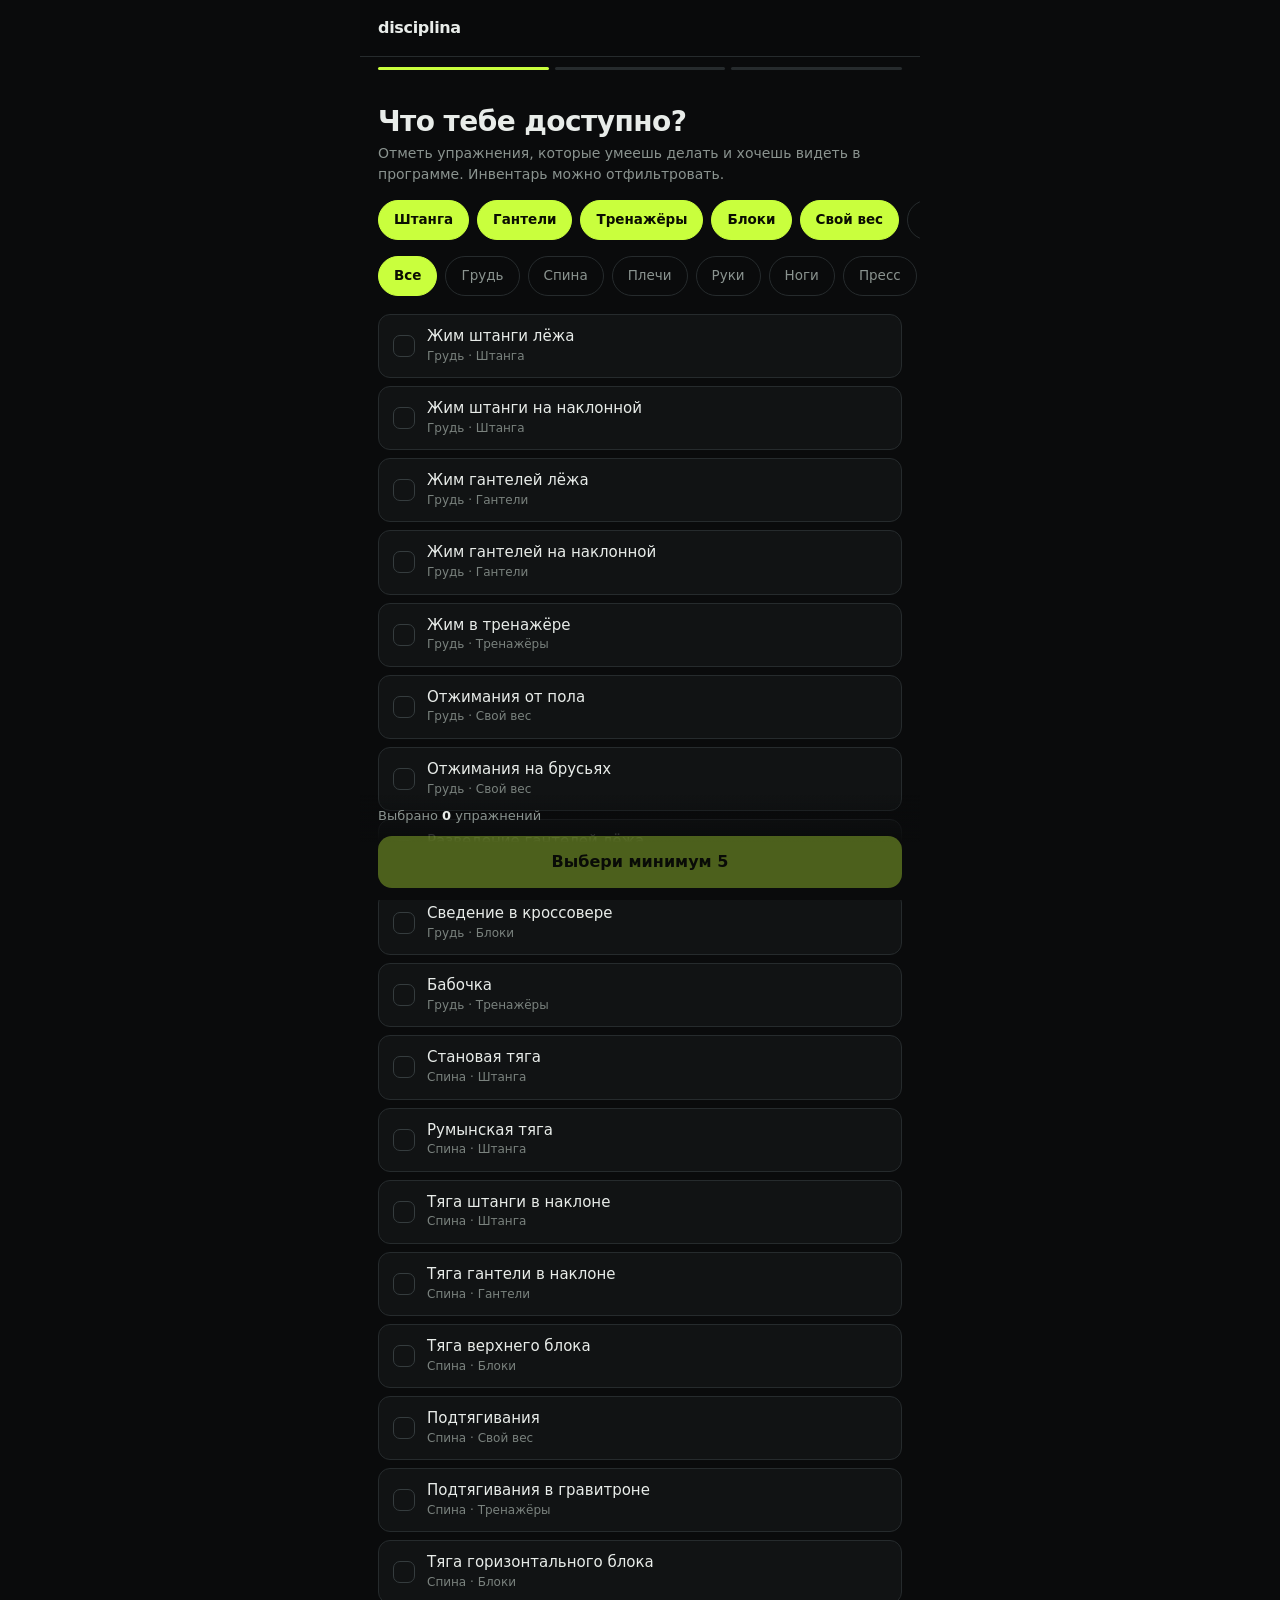
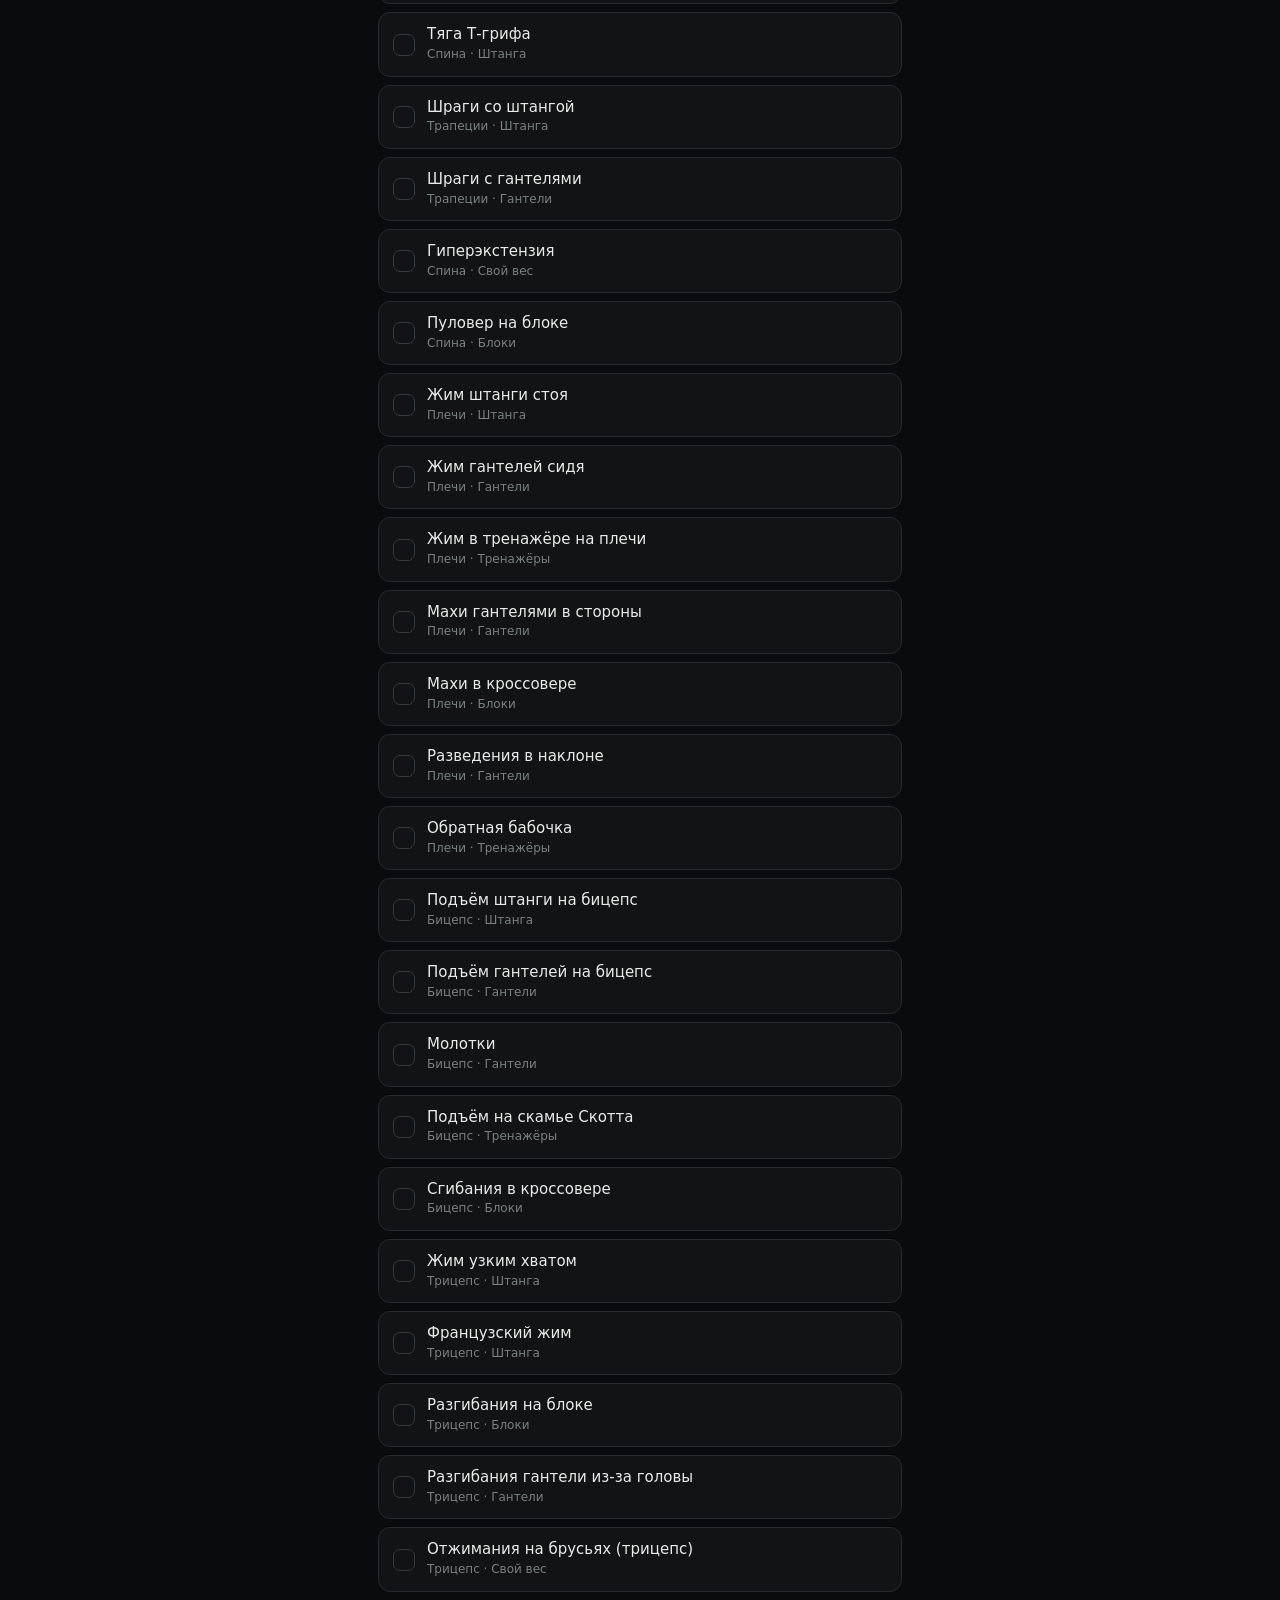
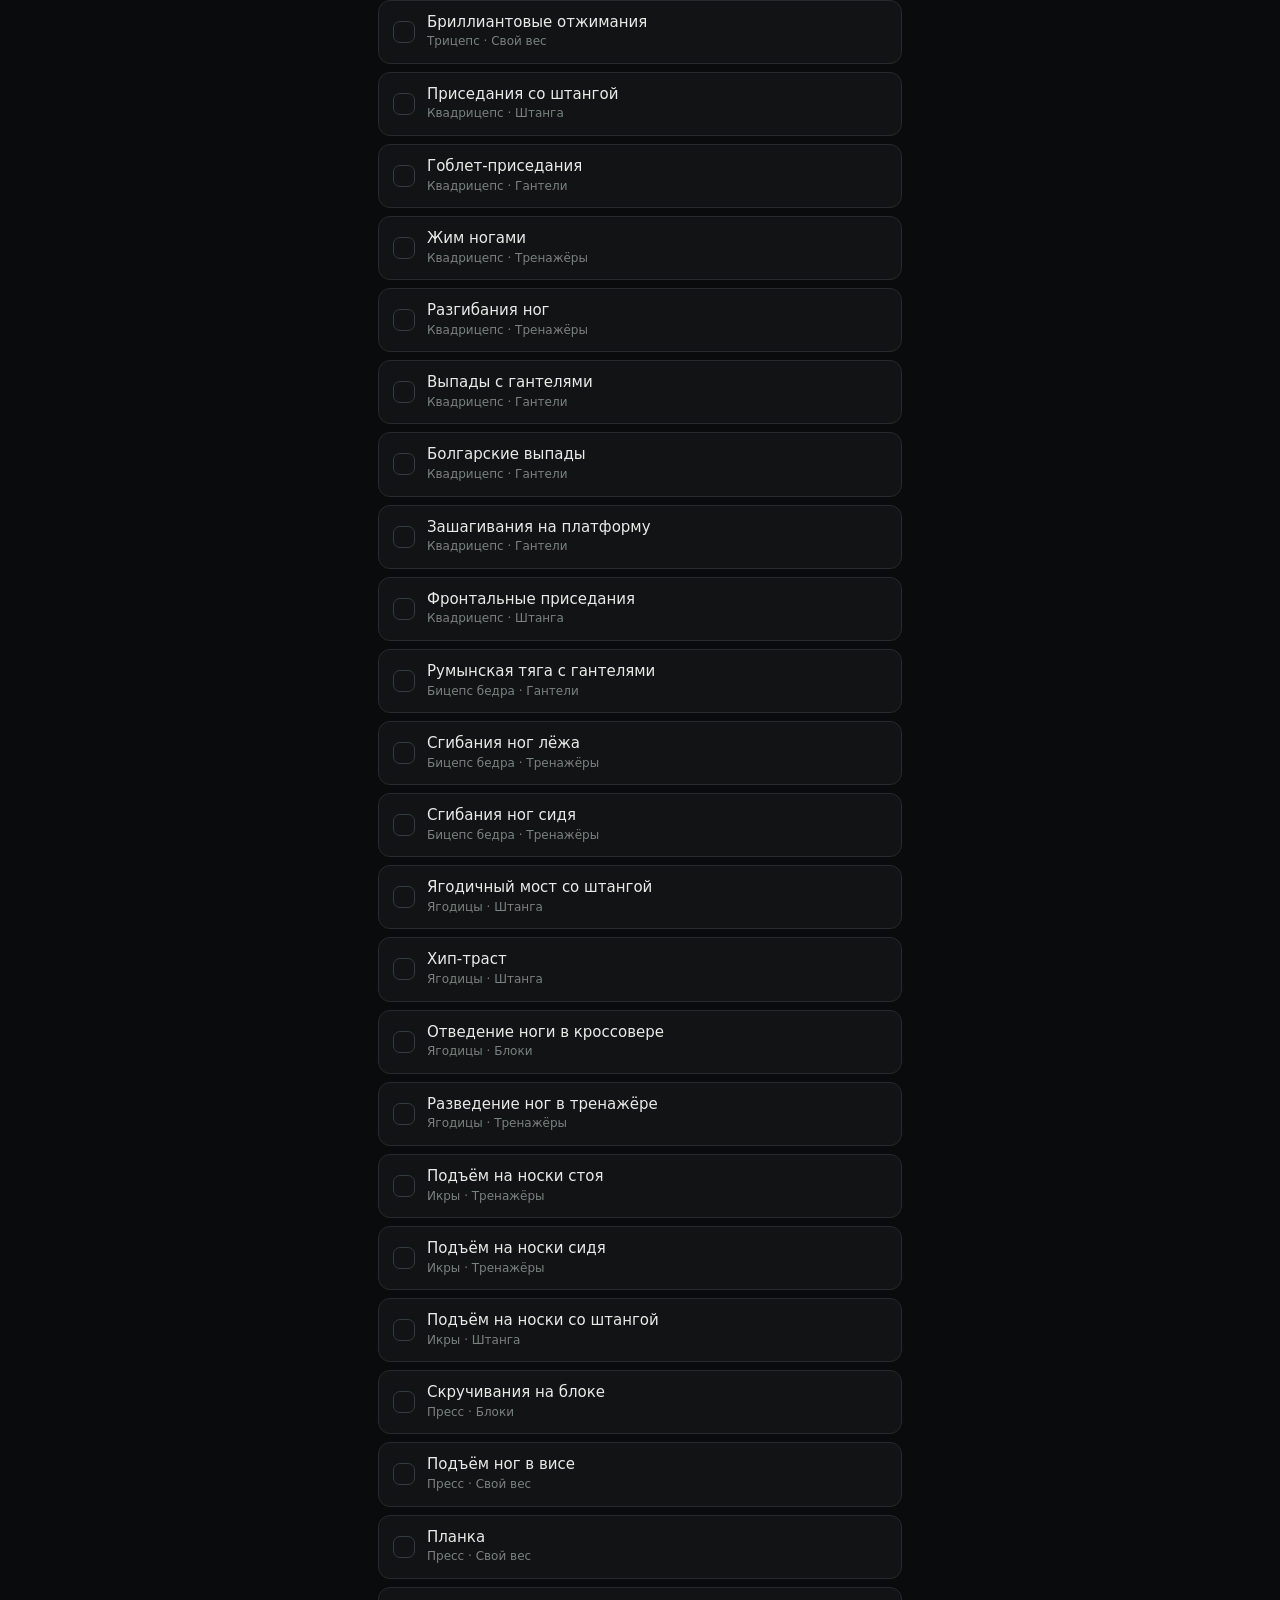
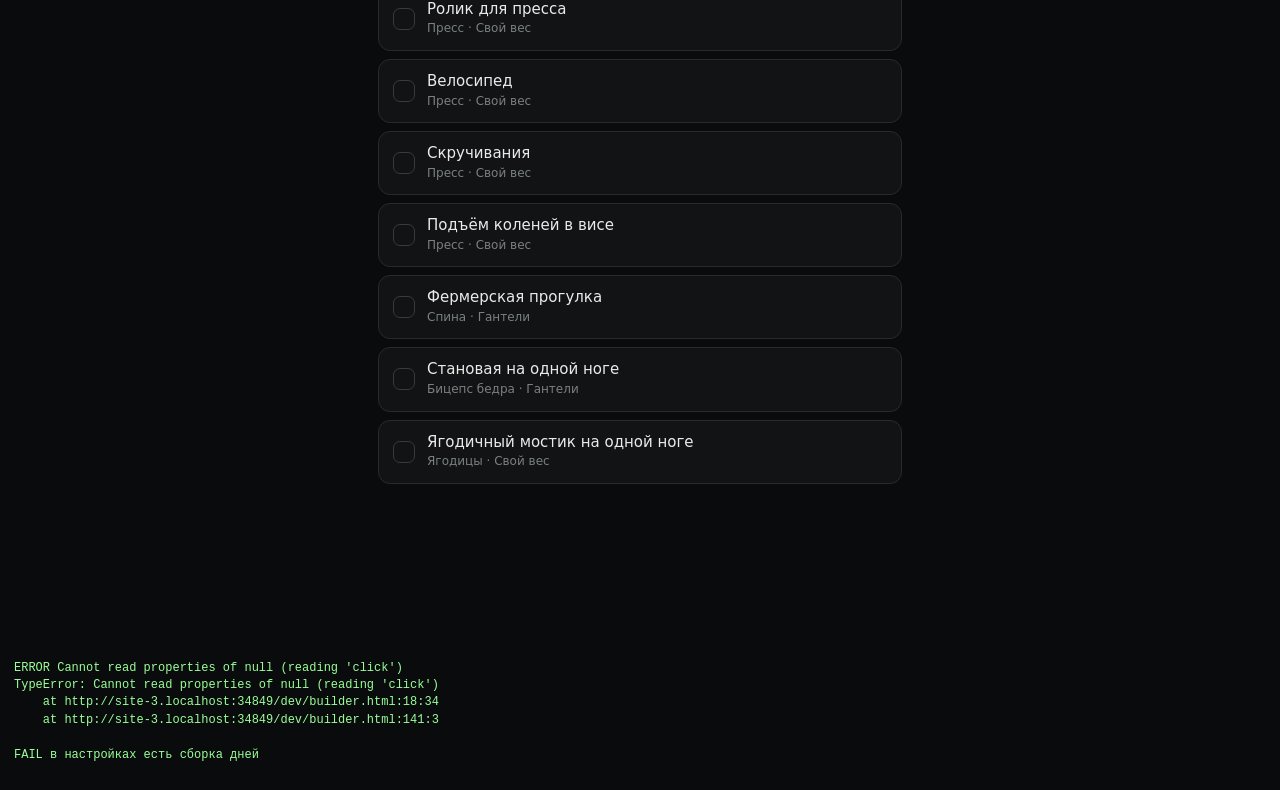
==== dev/builder.html @ c41fb891 "Disciplina: личный тренер — PWA без бэкенда" ====
<!doctype html>
<html lang="ru"><head><meta charset="utf-8"><meta name="viewport" content="width=device-width,initial-scale=1"><title>builder</title>
<link rel="stylesheet" href="../app.css"></head><body>
<div id="app" class="app"></div>
<pre id="out" style="padding:14px;font-size:12px;white-space:pre-wrap;color:#9f9"></pre>
<script src="../data.js"></script><script src="../app.js"></script><script src="../ui.js"></script>
<script>
(function () {
  var log = [];
  function ck(n, c, x) { log.push((c ? 'OK   ' : 'FAIL ') + n + (x !== undefined ? ' :: ' + x : '')); }
  function q(s) { return document.querySelector(s); }
  function qa(s) { return document.querySelectorAll(s); }
  try {
    var DS = window.DS, D = window.D, UI = DS.UI, S = DS.S;

    DS.go('settings');
    ck('в настройках есть сборка дней', !!q('[data-act="openBuilder"]'));
    q('[data-act="openBuilder"]').click();
    ck('экран сборки', UI.route.name === 'builder');
    ck('по умолчанию авто', S.buildMode === 'auto');

    q('[data-act="setMode"][data-v="custom"]').click();
    ck('режим «сам» включён', S.buildMode === 'custom');
    ck('дни предзаполнены', S.customDays.length === 3 && S.customDays.every(function (d) { return d.groups.length > 0; }),
      JSON.stringify(S.customDays));
    ck('редакторы дней', qa('.bday').length === 3, qa('.bday').length);
    ck('чипы групп', qa('[data-act="dayGroup"]').length === 18, qa('[data-act="dayGroup"]').length);

    /* очистить второй день */
    var guard = 0;
    while (q('[data-day="1"].on') && guard++ < 20) q('[data-day="1"].on').click();
    ck('день можно очистить', S.customDays[1].groups.length === 0, JSON.stringify(S.customDays[1]));
    ck('кнопка заблокирована', q('[data-act="builderDone"]').disabled === true);
    ck('подсказка на пустом дне', qa('.bday.empty').length === 1, qa('.bday.empty').length);

    /* собрать второй день: спина + руки */
    q('[data-day="1"][data-g="back"]').click();
    q('[data-day="1"][data-g="arms"]').click();
    ck('день собран вручную', S.customDays[1].groups.join(',') === 'back,arms', S.customDays[1].groups.join(','));
    ck('название дня', q('.bday:nth-child(2) b').textContent === 'Спина · Руки', q('.bday:nth-child(2) b').textContent);
    ck('кнопка активна', q('[data-act="builderDone"]').disabled === false);

    q('[data-act="builderDone"]').click();
    ck('вернулись в настройки', UI.route.name === 'settings', UI.route.name);
    ck('программа в режиме custom', S.program && S.program.mode === 'custom', S.program && S.program.mode);
    ck('три дня', S.program.days.length === 3, S.program.days.length);

    var bgMap = {};
    D.BUILD_GROUPS.forEach(function (g) { bgMap[g.k] = g.g; });
    function muscles(groups) {
      var out = [];
      groups.forEach(function (k) { bgMap[k].forEach(function (m) { if (out.indexOf(m) === -1) out.push(m); }); });
      return out;
    }

    S.program.days.forEach(function (d) {
      var m = muscles(d.groups || []);
      var ids = d.items.map(function (it) { return it.exId; });
      var bad = d.items.filter(function (it) {
        var ex = DS.byId(it.exId);
        return !ex || m.indexOf(ex.g) === -1;
      });
      ck('день ' + d.key + ' «' + d.name + '» по группам', bad.length === 0, bad.map(function (x) { return x.exId; }).join(','));
      ck('день ' + d.key + ' без повторов', new Set(ids).size === ids.length, ids.length);
      ck('день ' + d.key + ' не меньше 5', d.items.length >= 5, d.items.length);
      ck('день ' + d.key + ' без лишних групп', d.items.every(function (it) { return d.groups.indexOf(it.pats[0]) !== -1 || true; }));
    });

    ck('имя дня 1', DS.customDayName(S.program.days[0].groups) === S.program.days[0].name,
      S.program.days[0].groups.join(',') + ' -> ' + S.program.days[0].name);

    /* сохранение в localStorage */
    var saved = JSON.parse(localStorage.getItem('disciplina.v1'));
    ck('режим сохранён', saved.buildMode === 'custom', saved.buildMode);
    ck('группы сохранены', JSON.stringify(saved.customDays[1].groups) === '["back","arms"]', JSON.stringify(saved.customDays[1].groups));

    /* тренировка по кастомному дню */
    DS.go('program');
    ck('на программе 3 дня', qa('.day').length === 3, qa('.day').length);
    q('[data-act="start"]').click();
    ck('тренировка стартовала', !!S.active && S.active.entries.length >= 5, S.active ? S.active.entries.length : 0);
    DS.go('program');

    /* пересборка одного дня сохраняет группы */
    UI.dayKey = 'B';
    DS.go('day');
    DS.regenerateDay('B');
    var d2 = S.program.days.filter(function (d) { return d.key === 'B'; })[0];
    ck('пересборка дня сохранила группы', d2.groups.join(',') === 'back,arms', d2.groups.join(','));
    ck('день B снова по группам', d2.items.every(function (it) {
      var ex = DS.byId(it.exId);
      return muscles(['back', 'arms']).indexOf(ex.g) !== -1;
    }));

    /* смена числа дней в кастомном режиме */
    DS.go('settings');
    q('[data-act="setDays"][data-v="4"]').click();
    ck('4 дня в кастоме', S.customDays.length === 4 && S.program.days.length === 4, S.customDays.length + '/' + S.program.days.length);
    ck('новый день заполнен', S.customDays[3].groups.length > 0, JSON.stringify(S.customDays[3]));

    /* возврат в авто */
    q('[data-act="openBuilder"]').click();
    q('[data-act="setMode"][data-v="auto"]').click();
    ck('режим авто', S.buildMode === 'auto');
    ck('авто пересобрал программу', S.program.mode === 'auto', S.program.mode);
    ck('шаблонные имена', S.program.days[0].name === 'Всё тело A', S.program.days[0].name);
    q('[data-act="builderDone"]').click();
    ck('вернулись', UI.route.name === 'settings', UI.route.name);

    /* скудный набор упражнений */
    S.selected = ['bench', 'squat', 'bb_row', 'bb_curl', 'plank'];
    S.buildMode = 'custom';
    S.customDays = [
      { groups: ['legs'] },
      { groups: ['chest'] },
      { groups: ['back', 'arms'] },
      { groups: ['shoulders'] }
    ];
    DS.generateProgram();
    ck('скудный набор: 4 дня', S.program.days.length === 4, S.program.days.length);
    var sparseBad = [];
    S.program.days.forEach(function (d) {
      if (!d.groups) return;
      var m = muscles(d.groups);
      d.items.forEach(function (it) {
        var ex = DS.byId(it.exId);
        if (m.indexOf(ex.g) === -1) sparseBad.push(d.key + ':' + it.exId);
      });
    });
    ck('скудный набор: без чужих групп', sparseBad.length === 0, sparseBad.join(','));
    ck('скудный набор: день без упражнений заменён схемой', S.program.days[3].name === 'Объём', S.program.days[3].name);
    ck('скудный набор: ни один день не пуст', S.program.days.every(function (d) { return d.items.length > 0; }));

    var fails = log.filter(function (l) { return l.indexOf('FAIL') === 0; }).length;
    document.title = fails ? 'FAIL' : 'PASS';
    document.getElementById('out').textContent = 'RESULT ' + document.title + '\n' + log.join('\n');
  } catch (e) {
    document.getElementById('out').textContent = 'ERROR ' + e.message + '\n' + e.stack + '\n\n' + log.join('\n');
    document.title = 'ERROR';
  }
})();
</script></body></html>
---- app.css ----
:root{
  --bg:#0A0B0C; --s1:#111314; --s2:#171A1B; --s3:#1F2325;
  --line:#262B2D; --line2:#353C3E;
  --txt:#E8ECE9; --txt2:#D5DAD7; --mut:#8A938F; --mut2:#7A827E;
  --acc:#C9FF3D; --ink:#0B0E02; --note:#CFD8C8;
  --dan:#FF6152;
  --r-sm:12px; --r-md:14px; --r:16px; --r-lg:20px;
  --ease:cubic-bezier(.2,.8,.2,1);
  --safe-b:env(safe-area-inset-bottom,0px);
}
*{box-sizing:border-box;-webkit-tap-highlight-color:transparent}
html{-webkit-text-size-adjust:100%;color-scheme:dark;background:var(--bg);overscroll-behavior:none;
  scrollbar-color:var(--line2) var(--bg)}
body{
  margin:0;background:var(--bg);color:var(--txt);
  font:400 16px/1.45 -apple-system,BlinkMacSystemFont,'SF Pro Text','Segoe UI',system-ui,sans-serif;
  -webkit-font-smoothing:antialiased;overscroll-behavior:none;
}
button{font:inherit;color:inherit;background:none;border:0;padding:0;cursor:pointer;text-align:left}
button,a,[role=button]{touch-action:manipulation;-webkit-user-select:none;user-select:none;-webkit-touch-callout:none}
input,textarea{font:inherit;color:inherit}
input{caret-color:var(--acc)}
:focus-visible{outline:2px solid var(--acc);outline-offset:2px}
input:focus-visible{outline:none}
::selection{background:rgba(201,255,61,.26);color:var(--txt)}
h1,h2,h3,p,ul,li{margin:0;padding:0;list-style:none}
h1,h2{text-wrap:balance}
b,strong{font-weight:600}
.num{font-family:ui-monospace,'SF Mono',Menlo,monospace;font-variant-numeric:tabular-nums;letter-spacing:-.02em}

.app{max-width:560px;margin:0 auto;position:relative;min-height:100dvh}
.view{animation:in .22s var(--ease)}
.view.still{animation:none}
@keyframes in{from{opacity:0;transform:translateY(6px)}to{opacity:1;transform:none}}
@keyframes fadeIn{from{opacity:0}to{opacity:1}}
.pad{padding-left:18px;padding-right:18px}
/* утилиты раскладки */
.center{text-align:center}
.mt-10{margin-top:10px}
.actions{display:flex;flex-direction:column;gap:8px;margin-top:20px}
.actions.tight{margin-top:14px}
.pb-nav{padding-bottom:120px}
.pb-session{padding-bottom:140px}
.pb-flat{padding-bottom:40px}
.acc{color:var(--acc)}
.warn{color:var(--dan)}
.hidden{display:none}
.card.list{padding:4px 16px}

@media (prefers-reduced-motion:reduce){
  .view{animation:fadeIn .16s linear}
  .view.still,.rest.noin{animation:none}
  .rest,.sheet,.sheet-bg,.toast{animation:fadeIn .16s linear}
  .set.done .chk{animation:none}
  .btn:active,.chip:active,.goal-card:active,.mode-card:active,.hitem:active,.set .chk:active,
  .sheet-grab:active::before{transform:none}
  *{transition-duration:.01ms!important}
}

/* header */
.hdr{position:sticky;top:0;z-index:30;background:rgba(10,11,12,.86);
  backdrop-filter:blur(20px) saturate(180%);-webkit-backdrop-filter:blur(20px) saturate(180%);
  border-bottom:1px solid var(--line);padding-top:env(safe-area-inset-top,0px)}
.hdr-in{height:56px;display:flex;align-items:center;gap:10px}
.mark{display:flex;align-items:center;flex:1;min-width:0}
.mark-t{font-size:16px;font-weight:700;letter-spacing:-.02em;line-height:1;color:var(--txt);white-space:nowrap}
.hdr-t{font-size:14px;font-weight:600;color:var(--mut);flex:1}

.iconbtn{width:44px;height:44px;display:grid;place-items:center;border-radius:12px;color:var(--mut);
  transition:background .12s,color .12s}
.iconbtn:active{background:var(--s2)}
.iconbtn svg{width:20px;height:20px}
.back{display:flex;align-items:center;gap:8px;color:var(--mut);font-size:14px;font-weight:500;min-height:44px;
  transition:color .12s}
.back svg{width:18px;height:18px}

/* typography */
h1{font-size:28px;line-height:1.12;font-weight:700;letter-spacing:-.02em}
h2{font-size:17px;line-height:1.25;font-weight:600;letter-spacing:-.01em}
.sub{color:var(--mut);font-size:14px;margin-top:6px;text-wrap:pretty}
.eyebrow{font-size:11px;font-weight:700;letter-spacing:.14em;text-transform:uppercase;color:var(--mut2)}

/* buttons */
.btn{display:flex;align-items:center;justify-content:center;gap:8px;width:100%;min-height:52px;
  border-radius:var(--r-md);background:var(--acc);color:var(--ink);font-weight:600;font-size:16px;
  transition:transform .12s var(--ease),opacity .12s}
.btn svg{width:18px;height:18px;flex:0 0 auto}
.btn:active{transform:scale(.985)}
.btn[disabled]{opacity:.35;pointer-events:none}
.btn.ghost{background:transparent;color:var(--txt);border:1px solid var(--line2);font-weight:500;
  transition:transform .12s var(--ease),background .12s,border-color .12s}
.btn.ghost:active{background:var(--s2)}
.btn.sm{min-height:44px;font-size:15px;border-radius:var(--r-sm)}
.btn.dan{background:transparent;color:var(--dan);border:1px solid rgba(255,97,82,.35)}

/* chips */
.chips{display:flex;gap:8px;overflow-x:auto;padding:0 18px 2px;margin:0 -18px;
  scrollbar-width:none;-ms-overflow-style:none;overscroll-behavior-x:contain;-webkit-overflow-scrolling:touch}
.chips::-webkit-scrollbar{display:none}
.chip{flex:0 0 auto;min-height:40px;display:inline-flex;align-items:center;padding:0 15px;border-radius:999px;
  border:1px solid var(--line);color:var(--mut);font-size:13.5px;white-space:nowrap;
  transition:background .12s,color .12s,border-color .12s,transform .12s}
.chip.on{background:var(--acc);border-color:var(--acc);color:var(--ink);font-weight:600}
.chip:active{transform:scale(.97)}

/* cards */
.card{background:var(--s1);border:1px solid var(--line);border-radius:var(--r);padding:16px}
.stack{display:flex;flex-direction:column;gap:12px}
.stack-s{display:flex;flex-direction:column;gap:8px}

/* onboarding */
.wrap{padding:10px 18px 150px}
.head-block{padding:18px 0 16px}
.steps{display:flex;gap:6px;margin-bottom:18px}
.steps i{display:block;height:3px;border-radius:2px;background:var(--line);flex:1}
.steps i.on{background:var(--acc)}
.foot{position:fixed;left:0;right:0;bottom:0;z-index:40;max-width:560px;margin:0 auto;
  padding:12px 18px calc(12px + var(--safe-b));background:linear-gradient(to top,var(--bg) 55%,rgba(10,11,12,0))}
.foot .row{display:flex;align-items:center;justify-content:space-between;gap:8px 12px;flex-wrap:wrap;margin-bottom:10px;font-size:13px;color:var(--mut)}
.foot .row b{color:var(--txt)}

/* picker */
.pick-filters{display:flex;flex-direction:column;gap:14px;margin-bottom:16px}
.pick{display:flex;align-items:center;gap:12px;width:100%;padding:12px 14px;border-radius:var(--r-sm);
  border:1px solid var(--line);background:var(--s1);transition:border-color .12s,background .12s}
.pick+.pick{margin-top:8px}
.pick:active{background:var(--s2)}
.pick.on{border-color:rgba(201,255,61,.55);background:rgba(201,255,61,.06)}
.pick .box{width:22px;height:22px;border-radius:7px;border:1.5px solid var(--line2);flex:0 0 auto;
  display:grid;place-items:center;color:var(--ink);transition:background .12s,border-color .12s}
.pick.on .box{background:var(--acc);border-color:var(--acc)}
.pick .box svg{width:14px;height:14px}
.pick-t{flex:1;min-width:0}
.pick-t b{display:block;font-size:15px;font-weight:500;line-height:1.25}
.pick-t i{display:block;font-style:normal;font-size:12px;color:var(--mut2);margin-top:2px}
.pick-ic{color:var(--mut2);display:flex;flex:0 0 auto}
.pick-ic svg{width:18px;height:18px}

/* weights */
.wgroup{margin-top:22px}
.wgroup h3{font-size:12px;letter-spacing:.14em;text-transform:uppercase;color:var(--mut2);font-weight:700;margin-bottom:8px}
.wrow{display:flex;align-items:center;gap:10px;padding:12px 14px;border:1px solid var(--line);
  border-radius:var(--r-sm);background:var(--s1)}
.wrow+.wrow{margin-top:8px}
.wrow-n{flex:1;min-width:0}
.wrow-n b{display:block;font-size:14.5px;font-weight:500;line-height:1.25}
.wrow-n i{display:block;font-style:normal;font-size:11.5px;color:var(--mut2);margin-top:2px}
.inp{display:flex;align-items:center;gap:4px;background:var(--s3);border:1px solid transparent;
  border-radius:10px;padding:8px 10px;transition:border-color .12s}
.inp:focus-within{border-color:rgba(201,255,61,.5)}
.inp input{width:48px;border:0;background:none;outline:none;text-align:right;font-size:16px;
  font-weight:600;font-variant-numeric:tabular-nums;font-family:ui-monospace,'SF Mono',Menlo,monospace;padding:0}
.inp span{font-size:11px;color:var(--mut2);min-width:22px}
.inp.r input{width:32px}
.inp.r span{min-width:26px}
input[type=number]{-moz-appearance:textfield;appearance:textfield}
input[type=number]::-webkit-outer-spin-button,input[type=number]::-webkit-inner-spin-button{-webkit-appearance:none;margin:0}

/* goal cards */
.goal-card{display:flex;gap:14px;align-items:flex-start;width:100%;padding:16px;border-radius:var(--r);
  border:1px solid var(--line);background:var(--s1);transition:border-color .12s,background .12s,transform .12s var(--ease)}
.goal-card+.goal-card{margin-top:10px}
.goal-card:active{transform:scale(.995)}
.goal-card.on{border-color:var(--acc);background:rgba(201,255,61,.05)}
.goal-card .ring{width:22px;height:22px;border-radius:50%;border:1.5px solid var(--line2);flex:0 0 auto;margin-top:2px;
  display:grid;place-items:center}
.goal-card.on .ring{border-color:var(--acc)}
.goal-card.on .ring i{width:10px;height:10px;border-radius:50%;background:var(--acc)}
.goal-card b{display:block;font-size:16px}
.goal-card p{font-size:13px;color:var(--mut);margin-top:3px}

/* mode cards / builder */
.mode-card{display:flex;gap:12px;align-items:flex-start;width:100%;padding:14px 15px;border-radius:var(--r-md);
  border:1px solid var(--line);background:var(--s1);transition:border-color .12s,background .12s,transform .12s var(--ease)}
.mode-card:active{transform:scale(.995)}
.mode-card.on{border-color:var(--acc);background:rgba(201,255,61,.05)}
.mode-card .ring{width:20px;height:20px;border-radius:50%;border:1.5px solid var(--line2);flex:0 0 auto;margin-top:2px;
  display:grid;place-items:center}
.mode-card.on .ring{border-color:var(--acc)}
.mode-card.on .ring i{width:9px;height:9px;border-radius:50%;background:var(--acc)}
.mode-t{min-width:0}
.mode-t b{display:block;font-size:15px}
.mode-t i{display:block;font-style:normal;font-size:12.5px;color:var(--mut);margin-top:2px;line-height:1.35}

.bday{padding:14px 14px 6px;border:1px solid var(--line);border-radius:var(--r);background:var(--s1)}
.bday.empty{border-style:dashed}
.bday-h{display:flex;align-items:center;gap:10px;margin-bottom:10px}
.bday-k{width:26px;height:26px;border-radius:8px;display:grid;place-items:center;background:var(--s3);
  font-size:12px;font-weight:700;color:var(--mut);flex:0 0 auto}
.bday-h b{font-size:14px;font-weight:600;min-width:0;overflow:hidden;text-overflow:ellipsis;white-space:nowrap}
.bday-h i{font-style:normal;font-size:12px;color:var(--mut2);margin-left:auto;flex:0 0 auto}
.bday .chips{padding:0 0 8px;margin:0;flex-wrap:wrap;overflow:visible}
.hint{font-size:12.5px;color:var(--mut2);line-height:1.45;margin-top:10px}

/* program */
.proghead{padding:24px 0 18px}
.proghead h1{margin-top:12px}
.goalchip{display:inline-flex;align-items:center;gap:6px;height:26px;padding:0 10px;border-radius:7px;
  background:rgba(201,255,61,.1);color:var(--acc);font-size:11.5px;font-weight:700;letter-spacing:.08em;text-transform:uppercase}
.goalchip i{width:5px;height:5px;border-radius:50%;background:var(--acc)}
.weekdots{display:flex;gap:6px;margin-top:14px}
.weekdots span{flex:1;height:4px;border-radius:2px;background:var(--line);transition:background .2s}
.weekdots span.done{background:var(--acc)}

.day{background:var(--s1);border:1px solid var(--line);border-radius:var(--r);overflow:hidden}
.day+.day{margin-top:12px}
.day-h{display:flex;align-items:center;gap:12px;padding:16px 16px 12px}
.day-t{flex:1;min-width:0}
.day-k{width:34px;height:34px;border-radius:10px;background:var(--s3);color:var(--mut);
  display:grid;place-items:center;font-size:14px;font-weight:700;flex:0 0 auto;transition:background .2s,color .2s}
.day-k svg{width:18px;height:18px}
.day.done .day-k{background:var(--acc);color:var(--ink)}
.day-h h2{flex:1}
.day-h p{font-size:12px;color:var(--mut2);margin-top:2px}
.exlist{padding:0 16px}
.exlist li{display:flex;align-items:center;gap:10px;padding:10px 0;border-top:1px solid var(--line)}
.exlist li:first-child{border-top:0}
.ex-n{flex:1;min-width:0;font-size:14px;color:var(--txt2);white-space:nowrap;overflow:hidden;text-overflow:ellipsis}
.ex-w{font-size:12.5px;color:var(--mut2);white-space:nowrap}
.ex-w b{color:var(--txt);font-weight:600}
.day-a{display:flex;gap:8px;padding:14px 16px 16px}
.day-a .btn{flex:1}
.day-a .btn.ghost{flex:0 0 42%}

.note{display:flex;gap:10px;padding:12px 14px;border-radius:var(--r-sm);border:1px solid rgba(201,255,61,.25);
  background:rgba(201,255,61,.05);font-size:13px;color:var(--note);line-height:1.4;margin-bottom:16px;text-wrap:pretty}
.note b{color:var(--acc)}

/* session */
.sess-top{display:flex;align-items:center;gap:10px;height:56px}
.sess-t{flex:1;min-width:0}
.sess-name{font-size:15px;margin-top:2px}
.sess-time{margin-left:auto;font-size:14px;color:var(--mut)}
.sess-prog{padding-bottom:12px}
.track{height:4px;border-radius:2px;background:var(--line);overflow:hidden}
.fill{height:100%;background:var(--acc);border-radius:2px;transition:width .3s var(--ease)}

.ex-block{background:var(--s1);border:1px solid var(--line);border-radius:var(--r);padding:14px;margin-top:12px}
.ex-block.done{border-color:rgba(201,255,61,.4)}
.ex-head{display:flex;align-items:flex-start;gap:10px;margin-bottom:4px}
.ex-head-t{flex:1;min-width:0}
.ex-head h3{flex:1;font-size:16px;font-weight:600;line-height:1.25}
.ex-head .meta{font-size:11.5px;color:var(--mut2);margin-top:3px}
.ex-head .prev{font-size:11.5px;color:var(--mut);margin-top:3px}
.dots{display:flex;gap:4px;margin-top:10px}
.dots i{width:6px;height:6px;border-radius:50%;background:var(--line2)}
.dots i.on{background:var(--acc)}
.set{display:flex;align-items:center;gap:8px;padding:8px 0;border-top:1px solid var(--line)}
.set:first-of-type{border-top:0}
.set .idx{width:18px;font-size:12px;color:var(--mut2);font-family:ui-monospace,monospace}
.set .inp{flex:1;justify-content:center}
.set .inp input{width:100%;text-align:center}
.set .inp span{min-width:auto}
.set .chk{width:44px;height:44px;border-radius:var(--r-sm);border:1px solid var(--line2);display:grid;place-items:center;
  color:var(--mut2);flex:0 0 auto;transition:background .12s,border-color .12s,color .12s,transform .12s var(--ease)}
.set .chk:active{transform:scale(.94)}
.set .chk svg{width:20px;height:20px}
.set.done .chk{background:var(--acc);border-color:var(--acc);color:var(--ink);animation:pop .2s ease}
@keyframes pop{50%{transform:scale(1.12)}}
.set.done .inp{opacity:.55}
.set.ro .inp{justify-content:center}
.ro-v{color:var(--txt);font-weight:600;font-size:15px;white-space:nowrap}
.chk-space{width:44px;flex:0 0 auto}

/* rest bar */
.rest{position:fixed;left:0;right:0;bottom:0;z-index:50;max-width:560px;margin:0 auto;
  padding:12px 18px calc(12px + var(--safe-b));
  background:rgba(23,26,27,.94);backdrop-filter:blur(20px) saturate(160%);-webkit-backdrop-filter:blur(20px) saturate(160%);
  border-top:1px solid var(--line2);animation:up .24s var(--ease)}
.rest.noin{animation:none}
@keyframes up{from{transform:translateY(100%)}to{transform:none}}
.rest .r-top{display:flex;align-items:center;justify-content:space-between;margin-bottom:8px}
.rest .r-top b{font-size:13px;font-weight:600}
.rest .r-top span{font-size:20px;font-weight:700;font-family:ui-monospace,monospace}
.rest .r-track{height:4px;border-radius:2px;background:var(--line);overflow:hidden}
.rest .r-fill{height:100%;background:var(--acc);transition:width .4s linear}
.rest .r-btns{display:flex;gap:8px;margin-top:10px}
.rest .r-btns button{flex:1;height:44px;border-radius:10px;border:1px solid var(--line2);font-size:13px;color:var(--mut);
  display:grid;place-items:center;transition:background .12s}
.rest .r-btns button:active{background:var(--s3)}

/* finish */
.big-stat{display:flex;flex-direction:column;align-items:center;padding:22px 0 6px}
.big-stat .v{font-size:44px;font-weight:700;letter-spacing:-.03em;line-height:1;font-family:ui-monospace,'SF Mono',monospace}
.big-stat .v .unit{font-size:20px;color:var(--mut);letter-spacing:0}
.big-stat .l{font-size:12px;color:var(--mut);text-transform:uppercase;letter-spacing:.14em;margin-top:8px}
.stats3{display:grid;grid-template-columns:repeat(3,1fr);gap:1px;background:var(--line);border-radius:12px;overflow:hidden;margin-top:16px}
.stats3 div{background:var(--s1);padding:14px 8px;text-align:center}
.stats3 b{display:block;font-size:18px;font-weight:600;font-family:ui-monospace,monospace}
.stats3 span{display:block;font-size:10.5px;color:var(--mut2);margin-top:4px;text-transform:uppercase;letter-spacing:.08em}

/* history */
.hitem{display:flex;align-items:center;gap:12px;width:100%;padding:14px;border:1px solid var(--line);
  border-radius:var(--r-sm);background:var(--s1);transition:border-color .12s,background .12s,transform .12s var(--ease)}
.hitem+.hitem{margin-top:8px}
.hitem:active{transform:scale(.995);background:var(--s2)}
.hitem .d{width:44px;height:44px;border-radius:var(--r-sm);background:var(--s3);display:grid;place-items:center;
  font-size:11px;font-weight:700;color:var(--mut);text-align:center;line-height:1.1;flex:0 0 auto}
.hitem .n{flex:1;min-width:0}
.hitem .n b{display:block;font-size:14.5px;font-weight:500}
.hitem .n span{display:block;font-size:11.5px;color:var(--mut2);margin-top:2px}
.hitem .v{text-align:right;font-size:13px;color:var(--mut)}
.hitem .v b{display:block;color:var(--txt);font-family:ui-monospace,monospace}

.prow{display:flex;align-items:center;gap:12px;padding:12px 0;border-top:1px solid var(--line)}
.prow:first-child{border-top:0}
.prow .n{flex:1;min-width:0}
.prow .n b{display:block;font-size:13.5px;font-weight:500;white-space:nowrap;overflow:hidden;text-overflow:ellipsis}
.prow .n span{display:block;font-size:11px;color:var(--mut2);margin-top:2px}
.prow .w{font-size:14px;font-weight:600;font-family:ui-monospace,monospace;text-align:right;min-width:64px}
.prow .delta{font-size:11px;color:var(--acc);text-align:right}
.spark{flex:0 0 auto}

/* settings */
.srow{display:flex;align-items:center;gap:12px;width:100%;padding:15px 0;border-top:1px solid var(--line);
  transition:background .12s}
.srow:first-child{border-top:0}
.srow:active{background:var(--s2)}
.srow .n{flex:1;font-size:15px}
.srow .v{font-size:13px;color:var(--mut2)}
.srow svg{width:16px;height:16px;color:var(--mut2);flex:0 0 auto}
.sect{margin-top:26px}
.sect>.eyebrow{margin-bottom:10px;display:block}
.seg{display:flex;gap:4px;background:var(--s2);border-radius:var(--r-sm);padding:4px}
.seg button{flex:1;height:44px;border-radius:9px;font-size:14px;color:var(--mut);display:grid;place-items:center;
  transition:background .12s,color .12s}
.seg button:active{background:var(--s3)}
.seg button.on{background:var(--s3);color:var(--txt);font-weight:600}

/* nav */
.nav{position:fixed;left:0;right:0;bottom:0;z-index:35;max-width:560px;margin:0 auto;
  background:rgba(10,11,12,.9);backdrop-filter:blur(22px) saturate(180%);-webkit-backdrop-filter:blur(22px) saturate(180%);
  border-top:1px solid var(--line);display:flex;padding:6px 8px calc(6px + var(--safe-b))}
.nav button{flex:1;height:54px;display:flex;flex-direction:column;align-items:center;justify-content:center;gap:3px;
  color:var(--mut2);font-size:10.5px;font-weight:500;border-radius:10px;transition:color .12s,background .12s}
.nav button:active{background:var(--s2)}
.nav button svg{width:21px;height:21px}
.nav button.on{color:var(--acc)}
.nav button.on span{font-weight:600}
.nav button.on svg{stroke:var(--acc)}

/* sheet */
.sheet-bg{position:fixed;inset:0;z-index:60;background:rgba(0,0,0,.55);animation:fade .18s ease}
@keyframes fade{from{opacity:0}to{opacity:1}}
.sheet{position:fixed;left:0;right:0;bottom:0;z-index:61;max-width:560px;margin:0 auto;
  background:rgba(23,26,27,.92);backdrop-filter:blur(28px) saturate(180%);-webkit-backdrop-filter:blur(28px) saturate(180%);
  border-radius:var(--r-lg) var(--r-lg) 0 0;border-top:1px solid rgba(255,255,255,.07);
  box-shadow:0 -28px 70px rgba(0,0,0,.55);
  max-height:82dvh;display:flex;flex-direction:column;animation:up .28s var(--ease);
  padding-bottom:var(--safe-b);will-change:transform}
.sheet-grab{width:100%;height:26px;display:grid;place-items:center;flex:0 0 auto;
  touch-action:none;user-select:none;-webkit-user-select:none}
.sheet-grab::before{content:'';width:36px;height:4px;border-radius:2px;background:var(--line2);
  transition:background .12s,transform .12s var(--ease)}
.sheet-grab:active::before{background:var(--mut2);transform:scaleX(1.08)}
.sheet-h{display:flex;align-items:center;gap:12px;padding:6px 18px 12px;
  touch-action:none;user-select:none;-webkit-user-select:none}
.sheet-h h3{flex:1;font-size:16px;font-weight:600}
.sheet-b{overflow-y:auto;padding:0 18px 18px;overscroll-behavior:contain;-webkit-overflow-scrolling:touch}

.empty{text-align:center;padding:44px 20px;color:var(--mut2)}
.empty b{display:block;color:var(--txt);font-size:16px;margin-bottom:6px}
.empty p{font-size:13px;line-height:1.5}

.toast{position:fixed;left:50%;transform:translateX(-50%);bottom:calc(96px + var(--safe-b));z-index:80;
  background:var(--s3);border:1px solid var(--line2);color:var(--txt);padding:11px 16px;border-radius:12px;
  font-size:13px;box-shadow:0 12px 40px rgba(0,0,0,.5);animation:toastIn .2s ease;max-width:calc(100% - 32px);text-align:center}
@keyframes toastIn{from{opacity:0;transform:translate(-50%,8px)}to{opacity:1;transform:translate(-50%,0)}}

/* только там, где есть настоящий курсор */
@media (hover:hover) and (pointer:fine){
  .btn:not([disabled]):hover{filter:brightness(1.04)}
  .btn.ghost:hover{background:var(--s2);border-color:var(--mut2);filter:none}
  .btn.dan:hover{background:rgba(255,97,82,.08)}
  .chip:not(.on):hover{border-color:var(--line2);color:var(--txt)}
  .pick:hover{border-color:var(--line2)}
  .iconbtn:hover{background:var(--s2);color:var(--txt)}
  .back:hover{color:var(--txt)}
  .srow:hover .n{color:var(--acc)}
  .hitem:hover{border-color:var(--line2)}
  .nav button:hover{color:var(--txt)}
  .nav button.on:hover{color:var(--acc)}
  .seg button:not(.on):hover{color:var(--txt)}
  .goal-card:hover,.mode-card:hover{border-color:var(--line2)}
  .goal-card.on:hover,.mode-card.on:hover{border-color:var(--acc)}
  .sheet-grab:hover{background:var(--mut2)}
}

/* системные настройки материалов и контраста */
@media (prefers-reduced-transparency:reduce){
  .hdr,.nav{background:var(--bg);backdrop-filter:none;-webkit-backdrop-filter:none}
  .rest,.sheet{background:var(--s2);backdrop-filter:none;-webkit-backdrop-filter:none}
  .sheet{box-shadow:0 -14px 44px rgba(0,0,0,.5)}
}
@media (prefers-contrast:more){
  :root{--line:#3A4143;--line2:#4E5759;--mut:#A6AFAA;--mut2:#99A39E}
  .card,.day,.ex-block,.goal-card,.mode-card,.pick,.wrow,.hitem,.bday{border-color:var(--line2)}
}
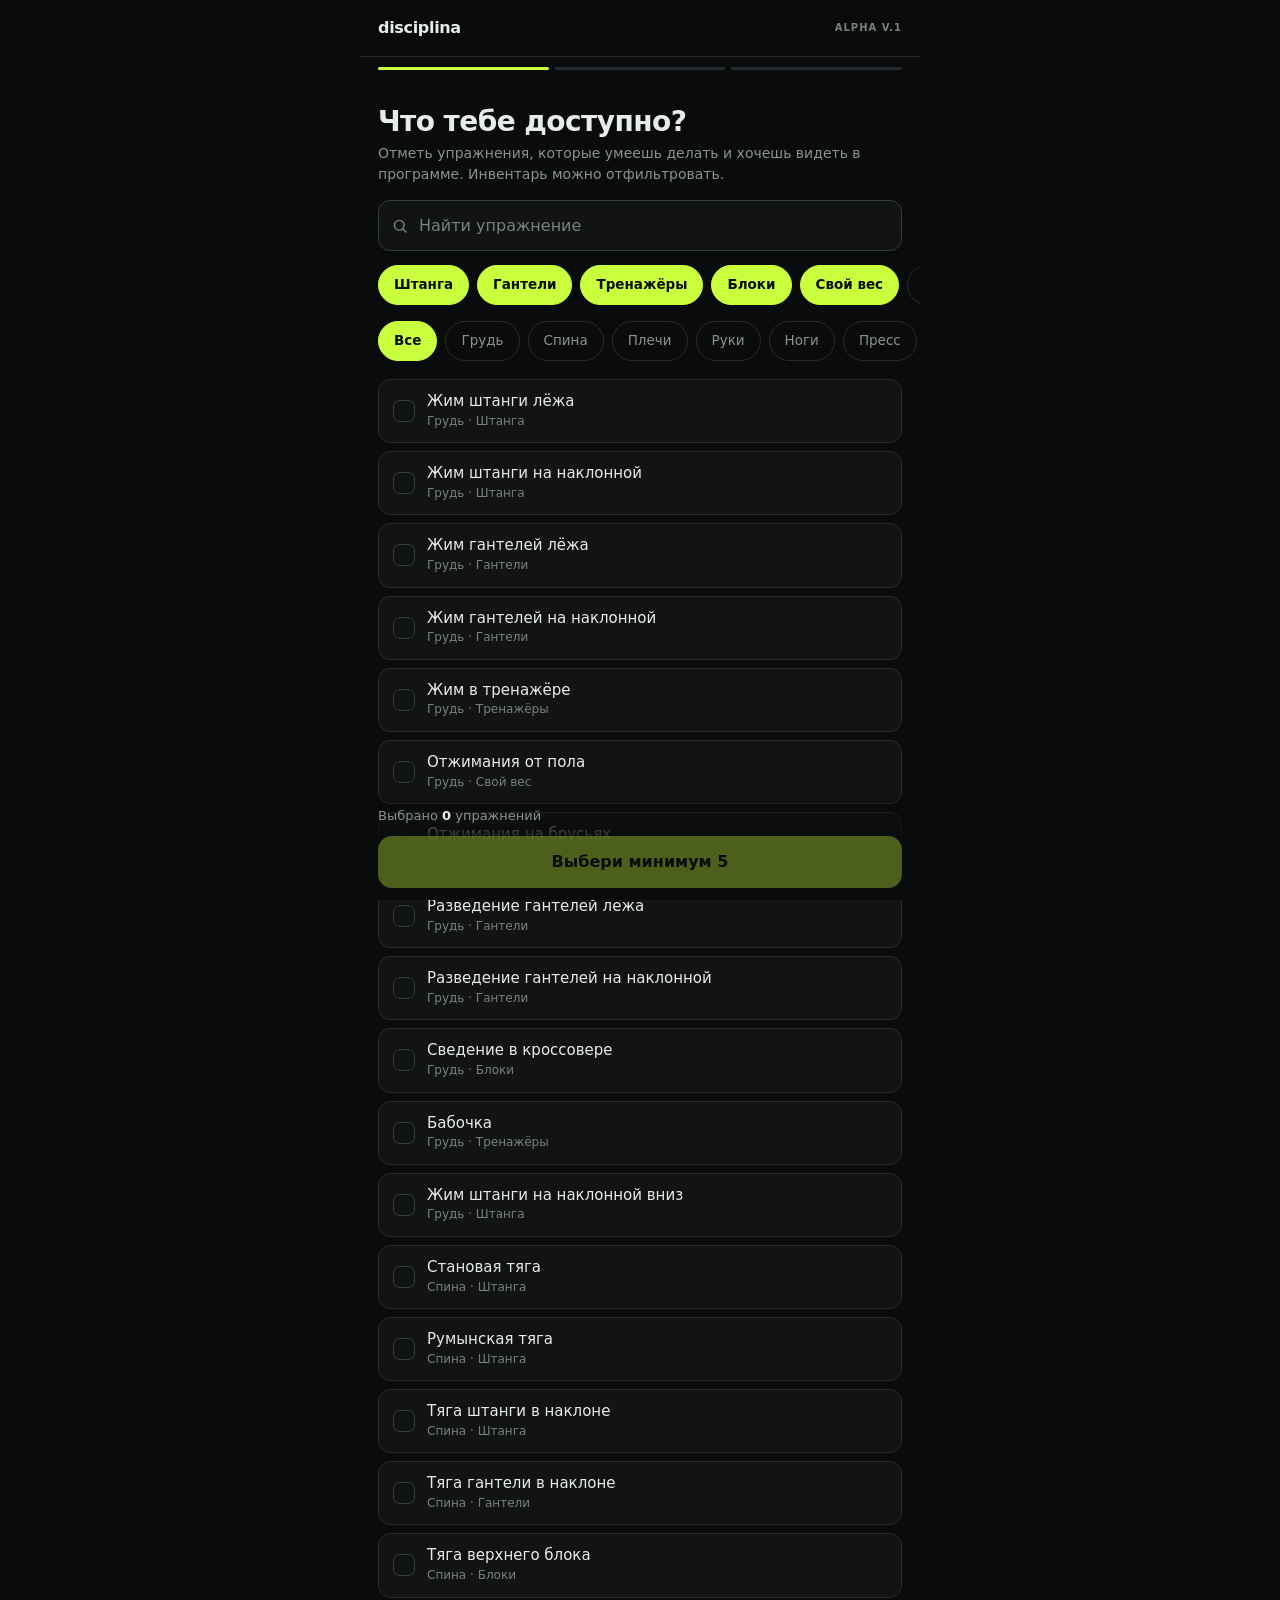
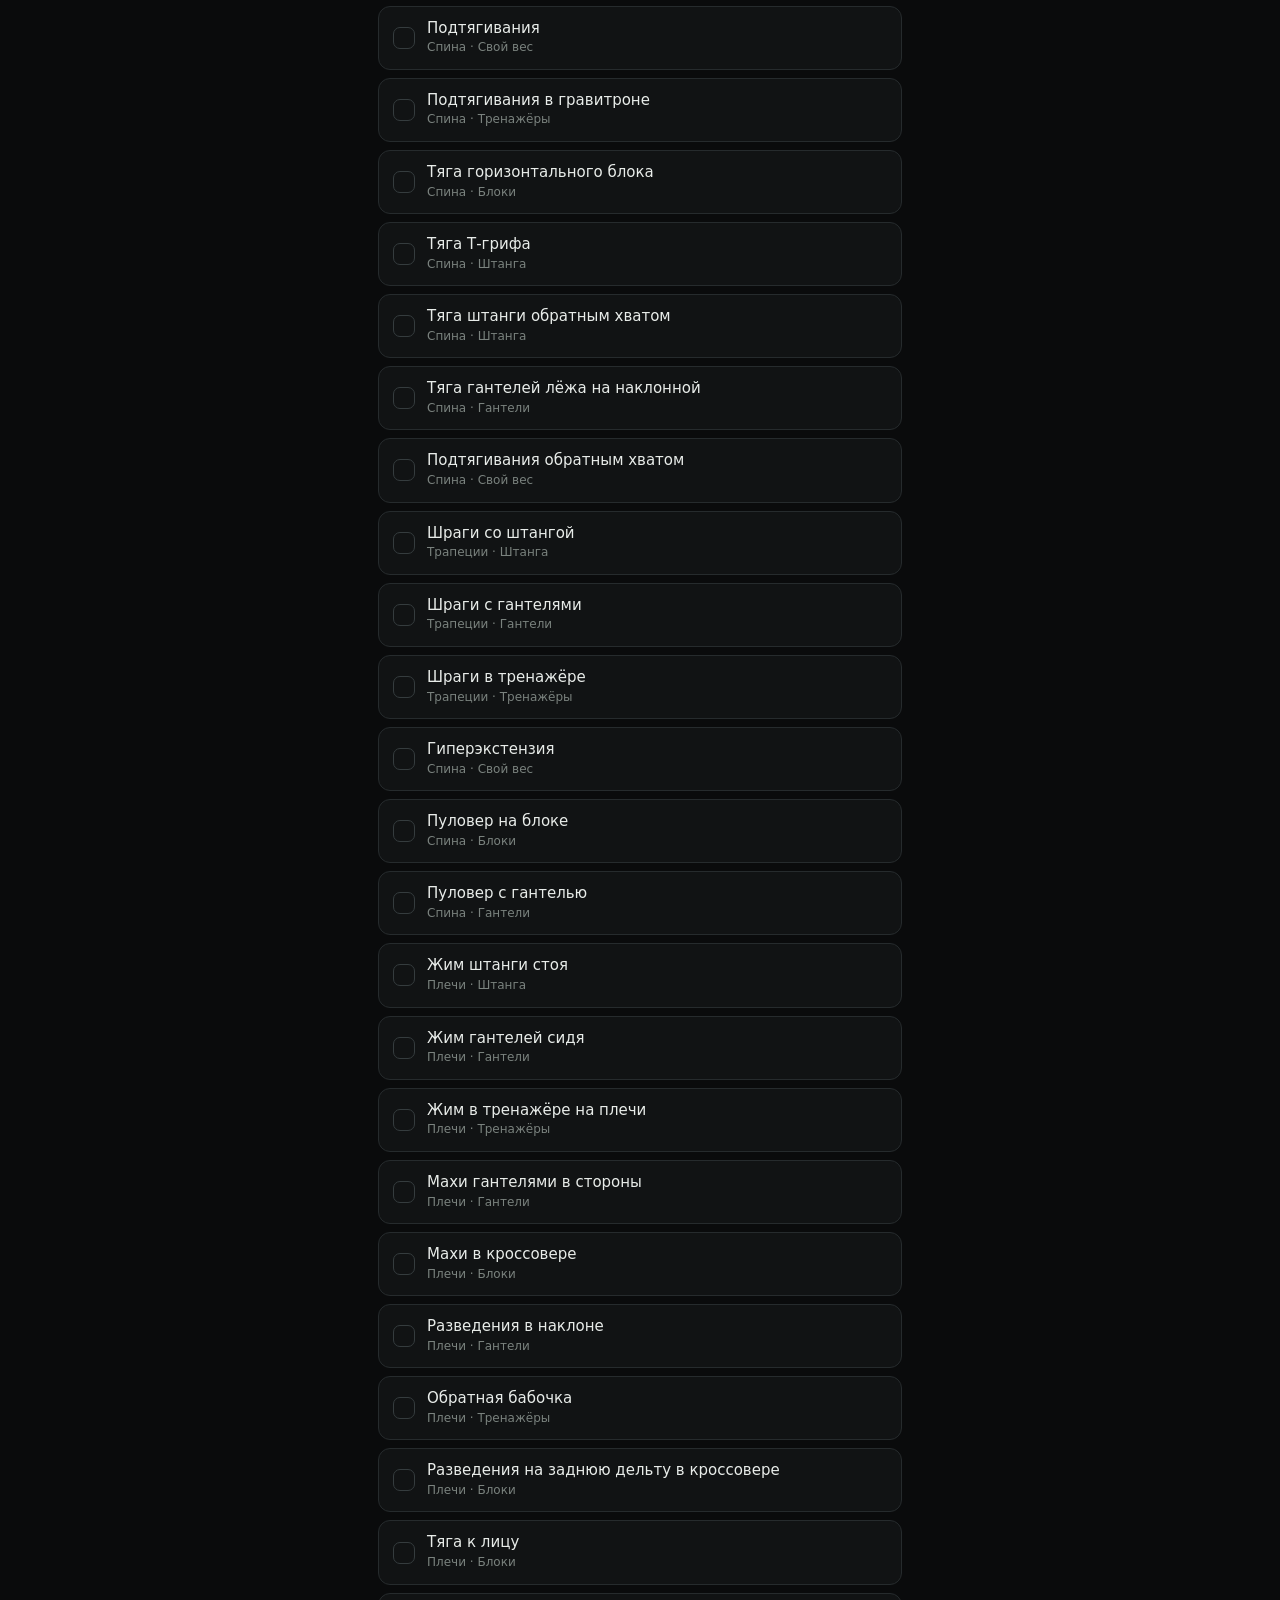
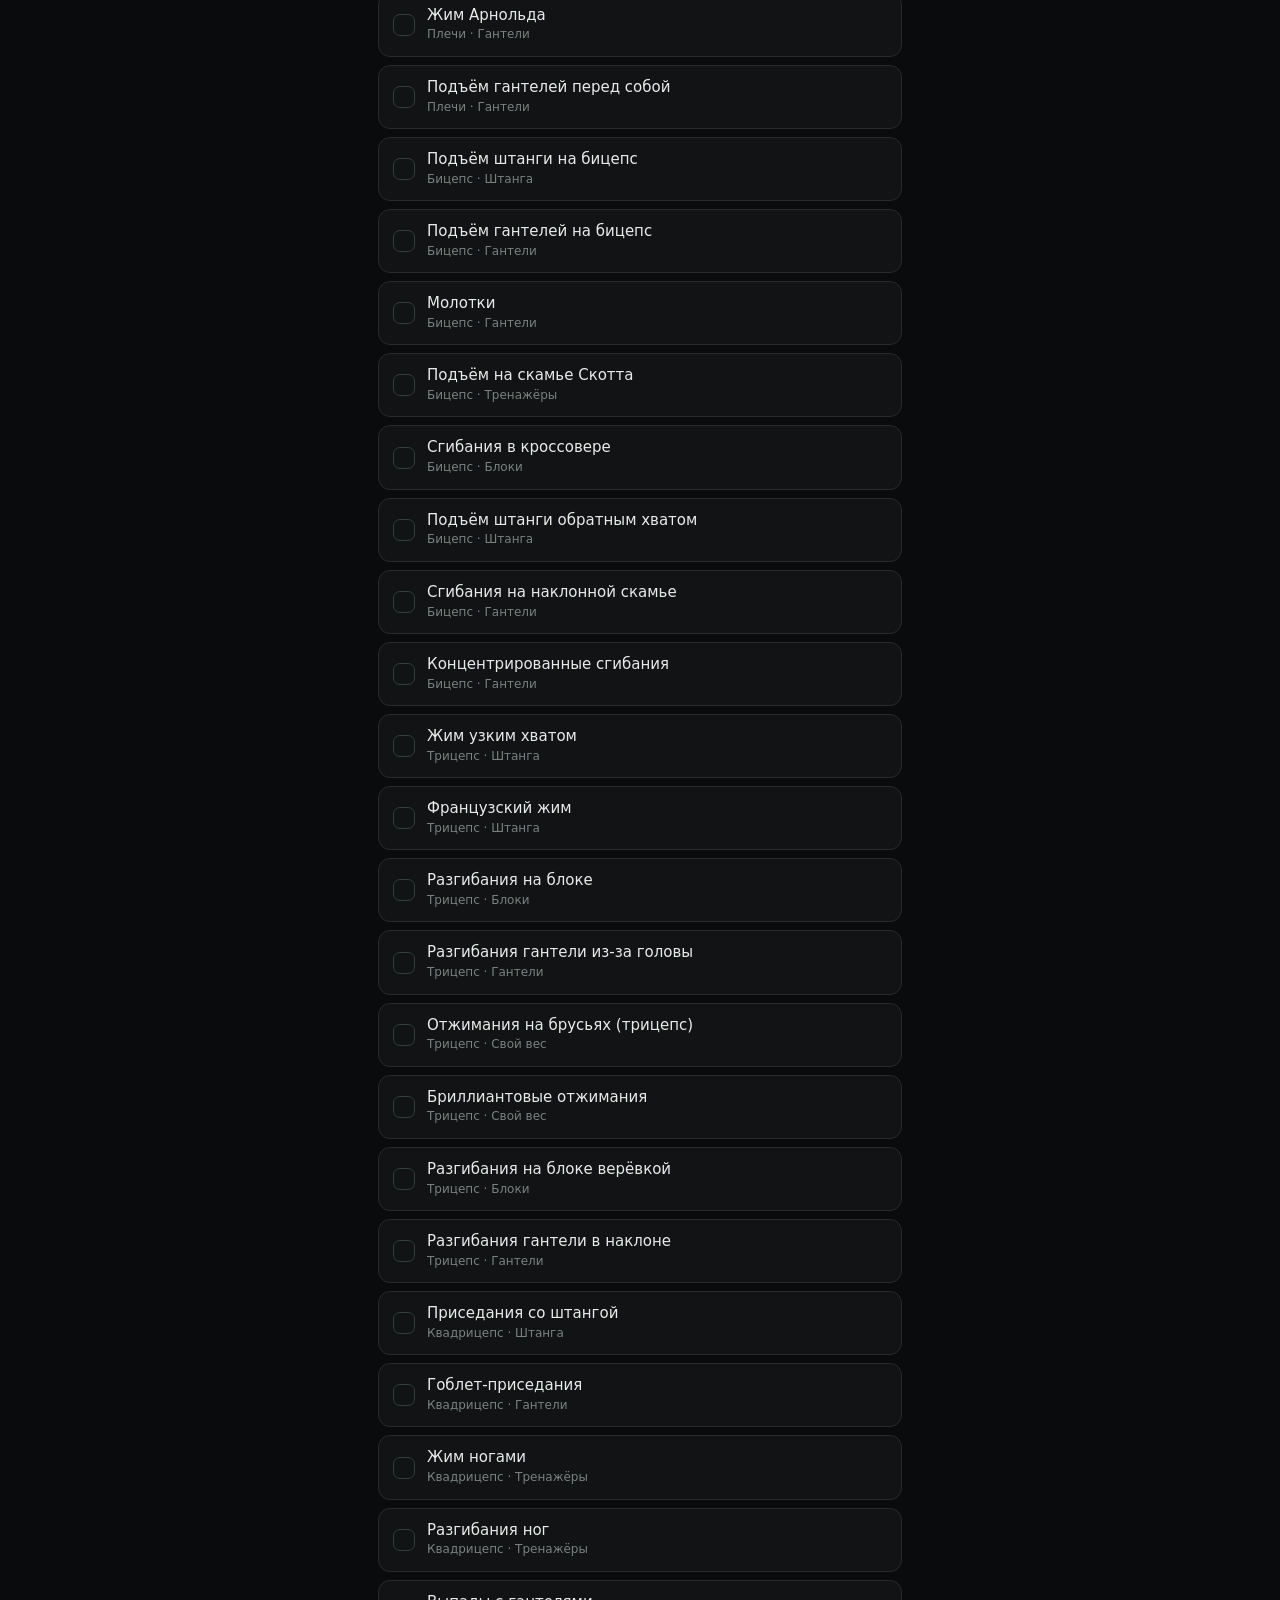
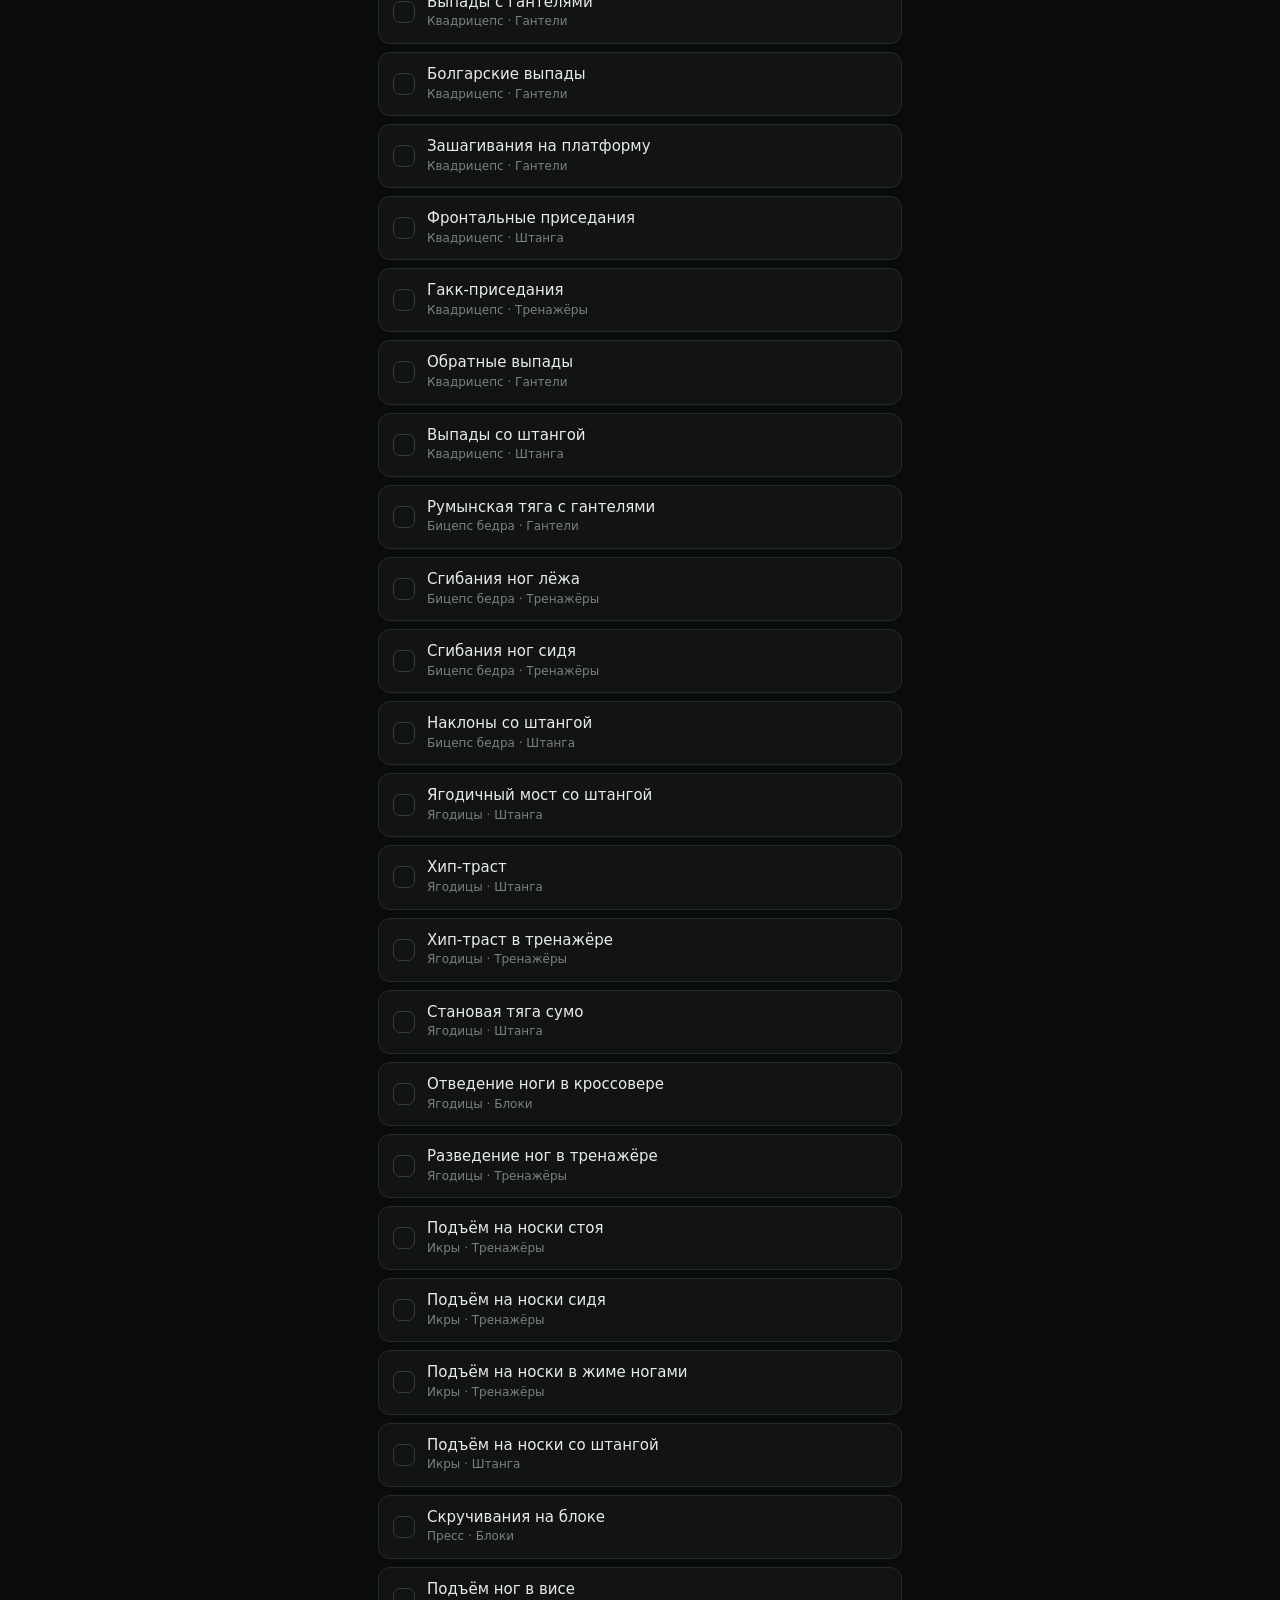
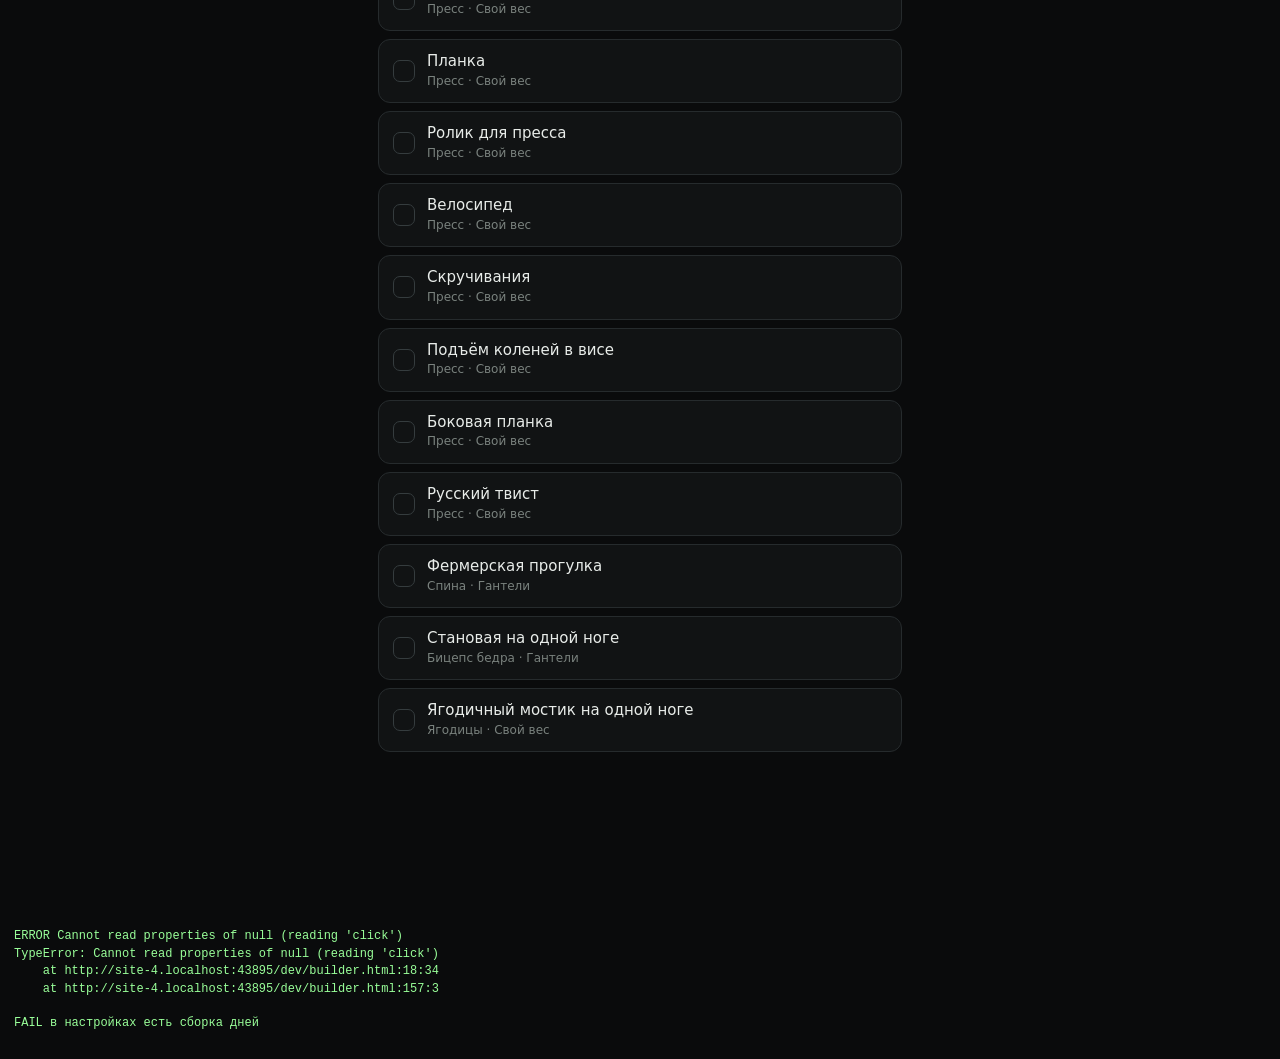
==== commit b43541ea: "Сборка дней: бицепс и трицепс вместо рук; порядок упражнений от базы к изоляции" ====
--- a/dev/builder.html
+++ b/dev/builder.html
@@ -24,7 +24,7 @@
     ck('дни предзаполнены', S.customDays.length === 3 && S.customDays.every(function (d) { return d.groups.length > 0; }),
       JSON.stringify(S.customDays));
     ck('редакторы дней', qa('.bday').length === 3, qa('.bday').length);
-    ck('чипы групп', qa('[data-act="dayGroup"]').length === 18, qa('[data-act="dayGroup"]').length);
+    ck('чипы групп', qa('[data-act="dayGroup"]').length === 21, qa('[data-act="dayGroup"]').length);
 
     /* очистить второй день */
     var guard = 0;
@@ -33,11 +33,12 @@
     ck('кнопка заблокирована', q('[data-act="builderDone"]').disabled === true);
     ck('подсказка на пустом дне', qa('.bday.empty').length === 1, qa('.bday.empty').length);
 
-    /* собрать второй день: спина + руки */
+    /* собрать второй день: спина + бицепс + трицепс */
     q('[data-day="1"][data-g="back"]').click();
-    q('[data-day="1"][data-g="arms"]').click();
-    ck('день собран вручную', S.customDays[1].groups.join(',') === 'back,arms', S.customDays[1].groups.join(','));
-    ck('название дня', q('.bday:nth-child(2) b').textContent === 'Спина · Руки', q('.bday:nth-child(2) b').textContent);
+    q('[data-day="1"][data-g="biceps"]').click();
+    q('[data-day="1"][data-g="triceps"]').click();
+    ck('день собран вручную', S.customDays[1].groups.join(',') === 'back,biceps,triceps', S.customDays[1].groups.join(','));
+    ck('название дня', q('.bday:nth-child(2) b').textContent === 'Спина · Бицепс · Трицепс', q('.bday:nth-child(2) b').textContent);
     ck('кнопка активна', q('[data-act="builderDone"]').disabled === false);
 
     q('[data-act="builderDone"]').click();
@@ -72,7 +73,7 @@
     /* сохранение в localStorage */
     var saved = JSON.parse(localStorage.getItem('disciplina.v1'));
     ck('режим сохранён', saved.buildMode === 'custom', saved.buildMode);
-    ck('группы сохранены', JSON.stringify(saved.customDays[1].groups) === '["back","arms"]', JSON.stringify(saved.customDays[1].groups));
+    ck('группы сохранены', JSON.stringify(saved.customDays[1].groups) === '["back","biceps","triceps"]', JSON.stringify(saved.customDays[1].groups));
 
     /* тренировка по кастомному дню */
     DS.go('program');
@@ -86,10 +87,10 @@
     DS.go('day');
     DS.regenerateDay('B');
     var d2 = S.program.days.filter(function (d) { return d.key === 'B'; })[0];
-    ck('пересборка дня сохранила группы', d2.groups.join(',') === 'back,arms', d2.groups.join(','));
+    ck('пересборка дня сохранила группы', d2.groups.join(',') === 'back,biceps,triceps', d2.groups.join(','));
     ck('день B снова по группам', d2.items.every(function (it) {
       var ex = DS.byId(it.exId);
-      return muscles(['back', 'arms']).indexOf(ex.g) !== -1;
+      return muscles(['back', 'biceps', 'triceps']).indexOf(ex.g) !== -1;
     }));
 
     /* смена числа дней в кастомном режиме */
@@ -113,7 +114,7 @@
     S.customDays = [
       { groups: ['legs'] },
       { groups: ['chest'] },
-      { groups: ['back', 'arms'] },
+      { groups: ['back', 'biceps'] },
       { groups: ['shoulders'] }
     ];
     DS.generateProgram();
@@ -131,6 +132,21 @@
     ck('скудный набор: день без упражнений заменён схемой', S.program.days[3].name === 'Объём', S.program.days[3].name);
     ck('скудный набор: ни один день не пуст', S.program.days.every(function (d) { return d.items.length > 0; }));
 
+    /* старое сохранение: «Руки» раскладываются на бицепс и трицепс */
+    S.selected = ['bb_curl', 'pushdown', 'bench', 'squat', 'bb_row', 'plank'];
+    S.daysPerWeek = 3;
+    S.customDays = [{ groups: ['arms'] }, { groups: ['chest'] }, { groups: ['back'] }];
+    var mig = DS.customDaysPlan();
+    ck('миграция «Руки» → бицепс и трицепс', mig[0].groups.join(',') === 'biceps,triceps', mig[0].groups.join(','));
+    ck('миграция: название дня', DS.customDayName(mig[0].groups) === 'Бицепс · Трицепс', DS.customDayName(mig[0].groups));
+    DS.generateProgram();
+    var migDay = S.program.days[0];
+    ck('программа мигрировала «Руки»', migDay.groups.join(',') === 'biceps,triceps', migDay.groups.join(','));
+    ck('в дне только бицепс и трицепс', migDay.items.every(function (it) {
+      var ex = DS.byId(it.exId);
+      return ex.g === 'biceps' || ex.g === 'triceps';
+    }), migDay.items.map(function (it) { return DS.byId(it.exId).g; }).join(','));
+
     var fails = log.filter(function (l) { return l.indexOf('FAIL') === 0; }).length;
     document.title = fails ? 'FAIL' : 'PASS';
     document.getElementById('out').textContent = 'RESULT ' + document.title + '\n' + log.join('\n');
--- a/app.css
+++ b/app.css
@@ -64,6 +64,8 @@
 .hdr-in{height:56px;display:flex;align-items:center;gap:10px}
 .mark{display:flex;align-items:center;flex:1;min-width:0}
 .mark-t{font-size:16px;font-weight:700;letter-spacing:-.02em;line-height:1;color:var(--txt);white-space:nowrap}
+.ver{font-size:10px;font-weight:600;letter-spacing:.1em;text-transform:uppercase;color:var(--mut2);
+  white-space:nowrap;flex:0 0 auto;font-variant-numeric:tabular-nums}
 .hdr-t{font-size:14px;font-weight:600;color:var(--mut);flex:1}
 
 .iconbtn{width:44px;height:44px;display:grid;place-items:center;border-radius:12px;color:var(--mut);
@@ -121,6 +123,18 @@
 
 /* picker */
 .pick-filters{display:flex;flex-direction:column;gap:14px;margin-bottom:16px}
+.pick-search{display:flex;align-items:center;gap:10px;min-height:48px;padding:0 12px;background:var(--s1);
+  border:1px solid var(--line2);border-radius:12px;transition:border-color .12s}
+.pick-search:focus-within{border-color:rgba(201,255,61,.5)}
+.pick-search>svg{width:18px;height:18px;color:var(--mut2);flex:0 0 auto}
+.pick-search input{flex:1;min-width:0;border:0;background:none;outline:none;padding:13px 0;font-size:16px;
+  color:var(--txt);font-family:inherit;-webkit-appearance:none;appearance:none}
+.pick-search input::placeholder{color:var(--mut2)}
+.pick-search input::-webkit-search-cancel-button,.pick-search input::-webkit-search-decoration{-webkit-appearance:none;display:none}
+.pick-clear{width:32px;height:32px;border:0;background:none;color:var(--mut2);display:grid;place-items:center;
+  border-radius:8px;flex:0 0 auto;margin-right:-6px;padding:0}
+.pick-clear svg{width:16px;height:16px}
+.pick-clear:active{color:var(--txt);background:var(--s3)}
 .pick{display:flex;align-items:center;gap:12px;width:100%;padding:12px 14px;border-radius:var(--r-sm);
   border:1px solid var(--line);background:var(--s1);transition:border-color .12s,background .12s}
 .pick+.pick{margin-top:8px}
@@ -237,10 +251,13 @@
 
 .ex-block{background:var(--s1);border:1px solid var(--line);border-radius:var(--r);padding:14px;margin-top:12px}
 .ex-block.done{border-color:rgba(201,255,61,.4)}
-.ex-head{display:flex;align-items:flex-start;gap:10px;margin-bottom:4px}
+.ex-head{display:flex;align-items:flex-start;gap:10px;width:100%;text-align:left;margin-bottom:4px}
+.ex-head>svg{width:15px;height:15px;color:var(--mut2);flex:0 0 auto;margin-top:3px}
+.ex-head:active h3{color:var(--acc)}
 .ex-head-t{flex:1;min-width:0}
 .ex-head h3{flex:1;font-size:16px;font-weight:600;line-height:1.25}
 .ex-head .meta{font-size:11.5px;color:var(--mut2);margin-top:3px}
+.ex-name{display:block;font-size:16px;font-weight:600;line-height:1.25;font-family:inherit}
 .ex-head .prev{font-size:11.5px;color:var(--mut);margin-top:3px}
 .dots{display:flex;gap:4px;margin-top:10px}
 .dots i{width:6px;height:6px;border-radius:50%;background:var(--line2)}
@@ -290,6 +307,10 @@
 .stats3 span{display:block;font-size:10.5px;color:var(--mut2);margin-top:4px;text-transform:uppercase;letter-spacing:.08em}
 
 /* history */
+.mhead{display:flex;align-items:baseline;justify-content:space-between;gap:12px;margin:20px 2px 8px}
+.mhead:first-of-type{margin-top:0}
+.mhead b{font-size:12px;font-weight:600;letter-spacing:.02em}
+.mhead span{font-size:11px;color:var(--mut2);white-space:nowrap}
 .hitem{display:flex;align-items:center;gap:12px;width:100%;padding:14px;border:1px solid var(--line);
   border-radius:var(--r-sm);background:var(--s1);transition:border-color .12s,background .12s,transform .12s var(--ease)}
 .hitem+.hitem{margin-top:8px}
@@ -297,19 +318,46 @@
 .hitem .d{width:44px;height:44px;border-radius:var(--r-sm);background:var(--s3);display:grid;place-items:center;
   font-size:11px;font-weight:700;color:var(--mut);text-align:center;line-height:1.1;flex:0 0 auto}
 .hitem .n{flex:1;min-width:0}
-.hitem .n b{display:block;font-size:14.5px;font-weight:500}
+.hitem .n b{display:block;font-size:14.5px;font-weight:500;white-space:nowrap;overflow:hidden;text-overflow:ellipsis}
 .hitem .n span{display:block;font-size:11.5px;color:var(--mut2);margin-top:2px}
+.hitem .n .ex{font-size:11px;margin-top:3px;white-space:nowrap;overflow:hidden;text-overflow:ellipsis}
 .hitem .v{text-align:right;font-size:13px;color:var(--mut)}
 .hitem .v b{display:block;color:var(--txt);font-family:ui-monospace,monospace}
-
-.prow{display:flex;align-items:center;gap:12px;padding:12px 0;border-top:1px solid var(--line)}
+.hitem .v i{font-style:normal;font-size:10px;color:var(--mut2)}
+
+.prow{display:flex;align-items:center;gap:12px;width:100%;padding:12px 0;border-top:1px solid var(--line);
+  text-align:left;transition:background .12s}
 .prow:first-child{border-top:0}
+.prow:active{background:var(--s2)}
 .prow .n{flex:1;min-width:0}
 .prow .n b{display:block;font-size:13.5px;font-weight:500;white-space:nowrap;overflow:hidden;text-overflow:ellipsis}
 .prow .n span{display:block;font-size:11px;color:var(--mut2);margin-top:2px}
 .prow .w{font-size:14px;font-weight:600;font-family:ui-monospace,monospace;text-align:right;min-width:64px}
-.prow .delta{font-size:11px;color:var(--acc);text-align:right}
+.prow .w i{display:block;font-style:normal;font-size:11px;font-weight:500;color:var(--acc);margin-top:2px}
+.prow .chev{display:flex;color:var(--mut2);flex:0 0 auto}
+.prow .chev svg{width:14px;height:14px}
 .spark{flex:0 0 auto}
+.spark.wide{display:block;width:100%;height:auto}
+@media (max-width:379px){
+  .prow .spark{display:none}
+}
+
+/* архив упражнения */
+.aitem{display:flex;flex-direction:column;gap:8px;width:100%;padding:14px;border:1px solid var(--line);
+  border-radius:var(--r-sm);background:var(--s1);text-align:left;
+  transition:border-color .12s,background .12s,transform .12s var(--ease)}
+.aitem+.aitem{margin-top:8px}
+.aitem:active{transform:scale(.995);background:var(--s2)}
+.aitem-h{display:flex;align-items:baseline;gap:10px}
+.aitem-h b{flex:1;min-width:0;font-size:13.5px;font-weight:600;white-space:nowrap;overflow:hidden;text-overflow:ellipsis}
+.aitem-h span{font-size:11px;color:var(--mut2);white-space:nowrap;max-width:52%;overflow:hidden;text-overflow:ellipsis}
+.aitem-s{display:flex;flex-wrap:wrap;gap:5px}
+.setchip{font-family:ui-monospace,'SF Mono',Menlo,monospace;font-variant-numeric:tabular-nums;
+  font-size:11.5px;padding:3px 7px;border-radius:7px;background:var(--s3);color:var(--txt2);white-space:nowrap}
+.setchip.best{background:rgba(201,255,61,.12);color:var(--acc)}
+.aitem-f{display:flex;justify-content:space-between;gap:10px;font-size:11px;color:var(--mut2)}
+.aitem-f .up{color:var(--acc);font-weight:500}
+.aitem-f .down{color:var(--mut)}
 
 /* settings */
 .srow{display:flex;align-items:center;gap:12px;width:100%;padding:15px 0;border-top:1px solid var(--line);
@@ -321,6 +369,9 @@
 .srow svg{width:16px;height:16px;color:var(--mut2);flex:0 0 auto}
 .sect{margin-top:26px}
 .sect>.eyebrow{margin-bottom:10px;display:block}
+.sect-h{display:flex;align-items:baseline;justify-content:space-between;gap:12px;margin-bottom:10px}
+.sect-h .eyebrow{margin:0}
+.mini{font-size:11px;color:var(--mut2)}
 .seg{display:flex;gap:4px;background:var(--s2);border-radius:var(--r-sm);padding:4px}
 .seg button{flex:1;height:44px;border-radius:9px;font-size:14px;color:var(--mut);display:grid;place-items:center;
   transition:background .12s,color .12s}
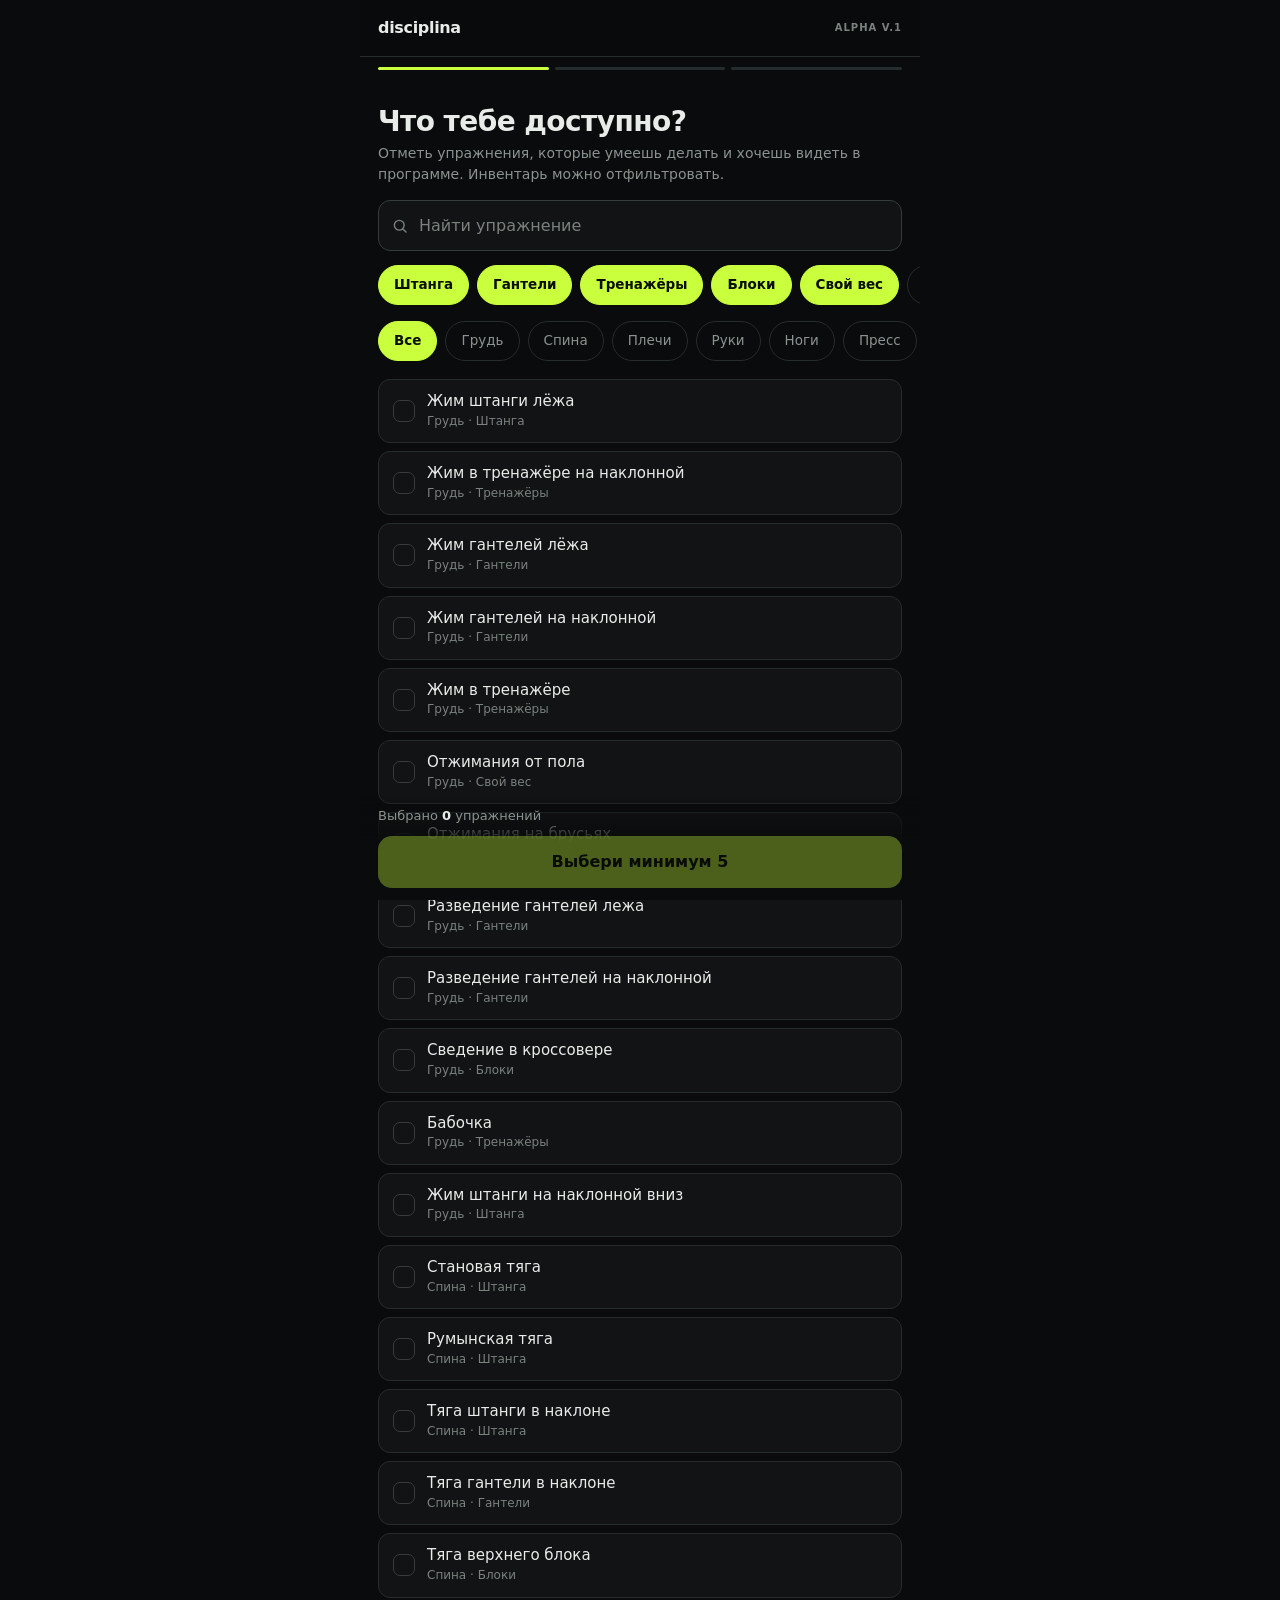
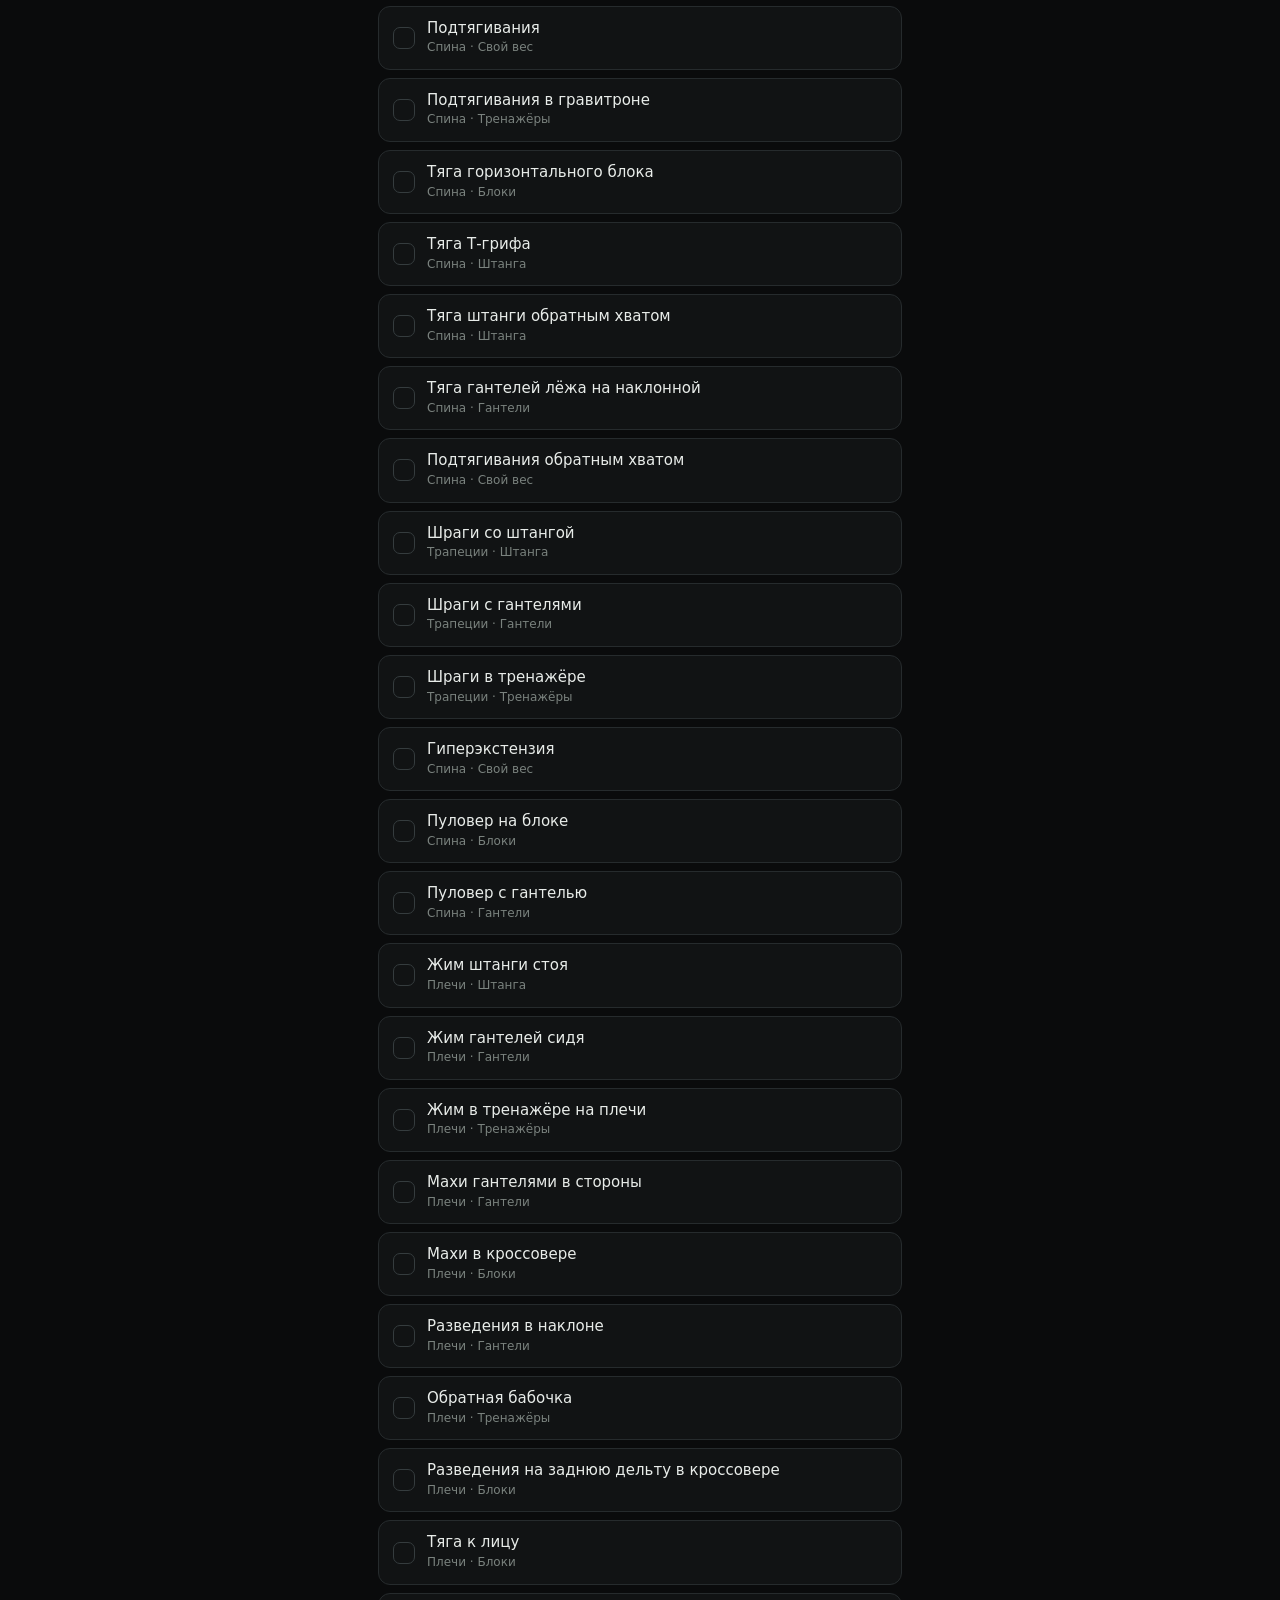
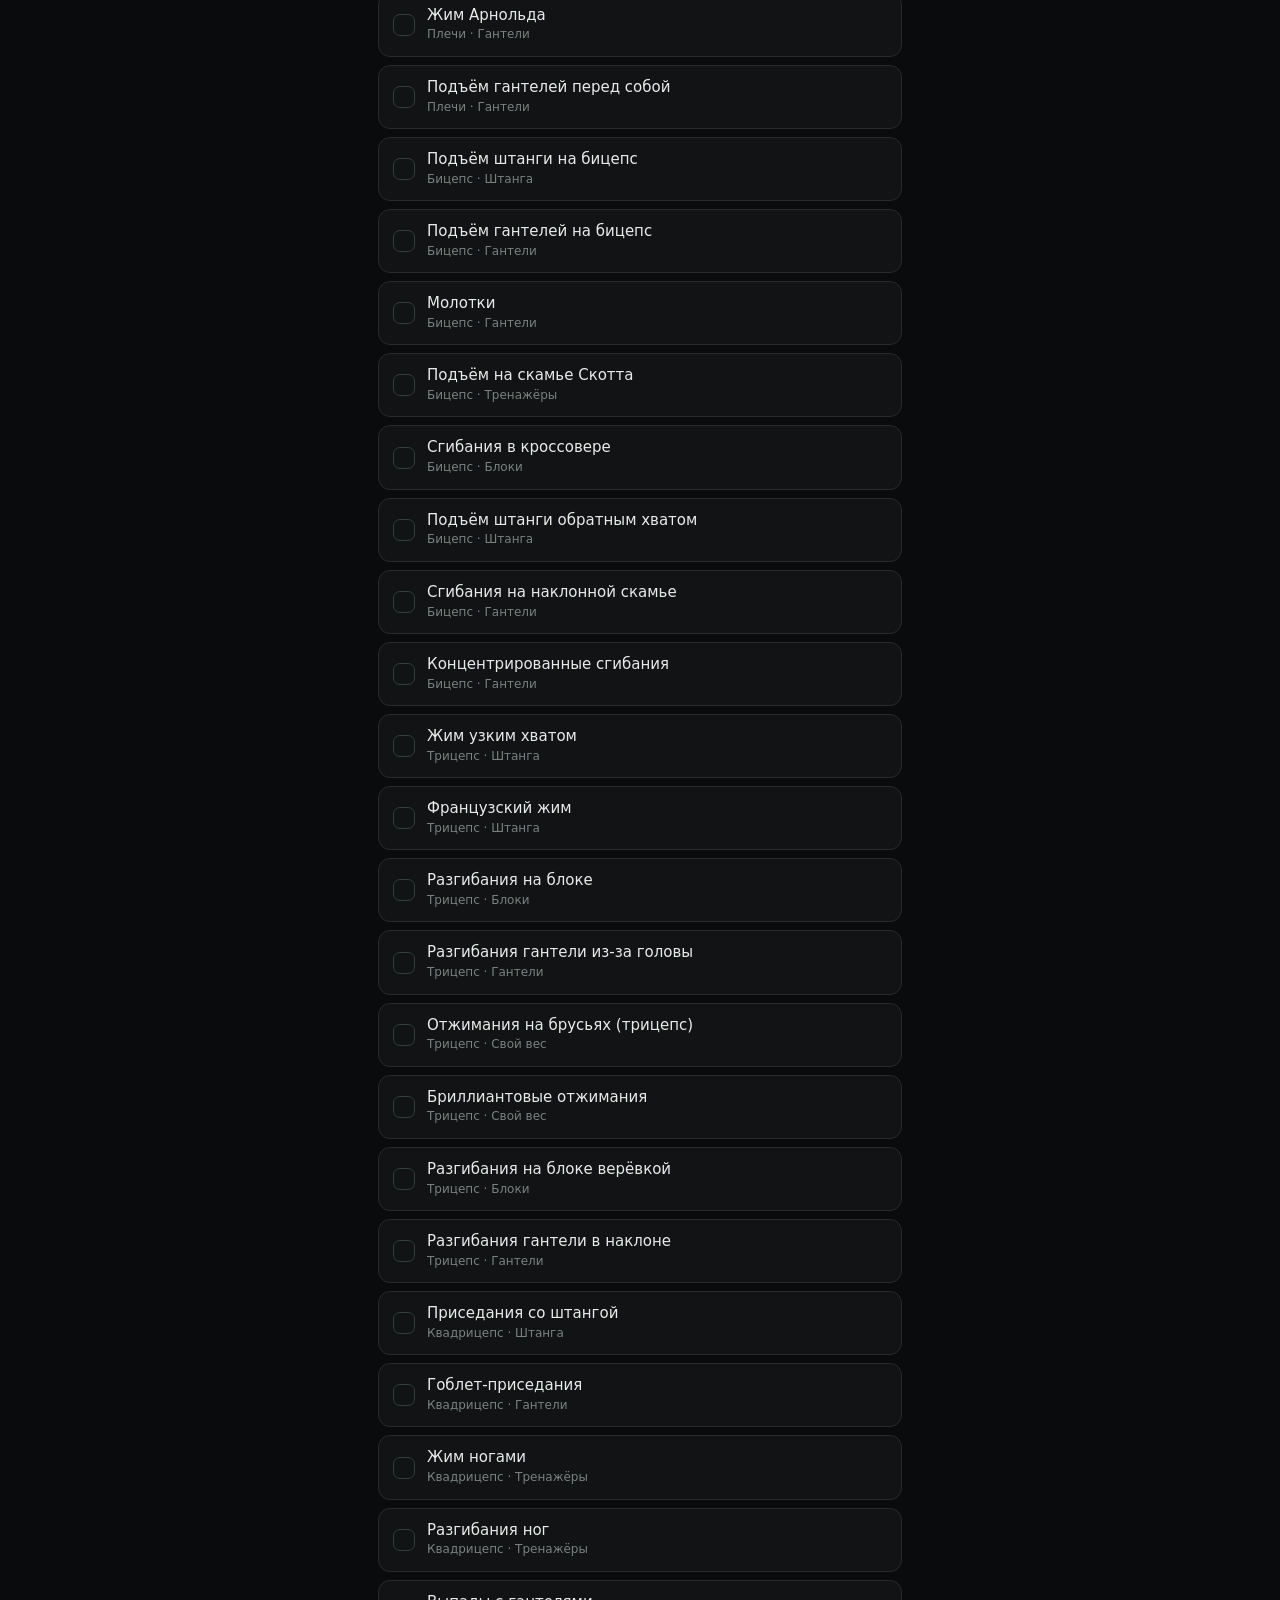
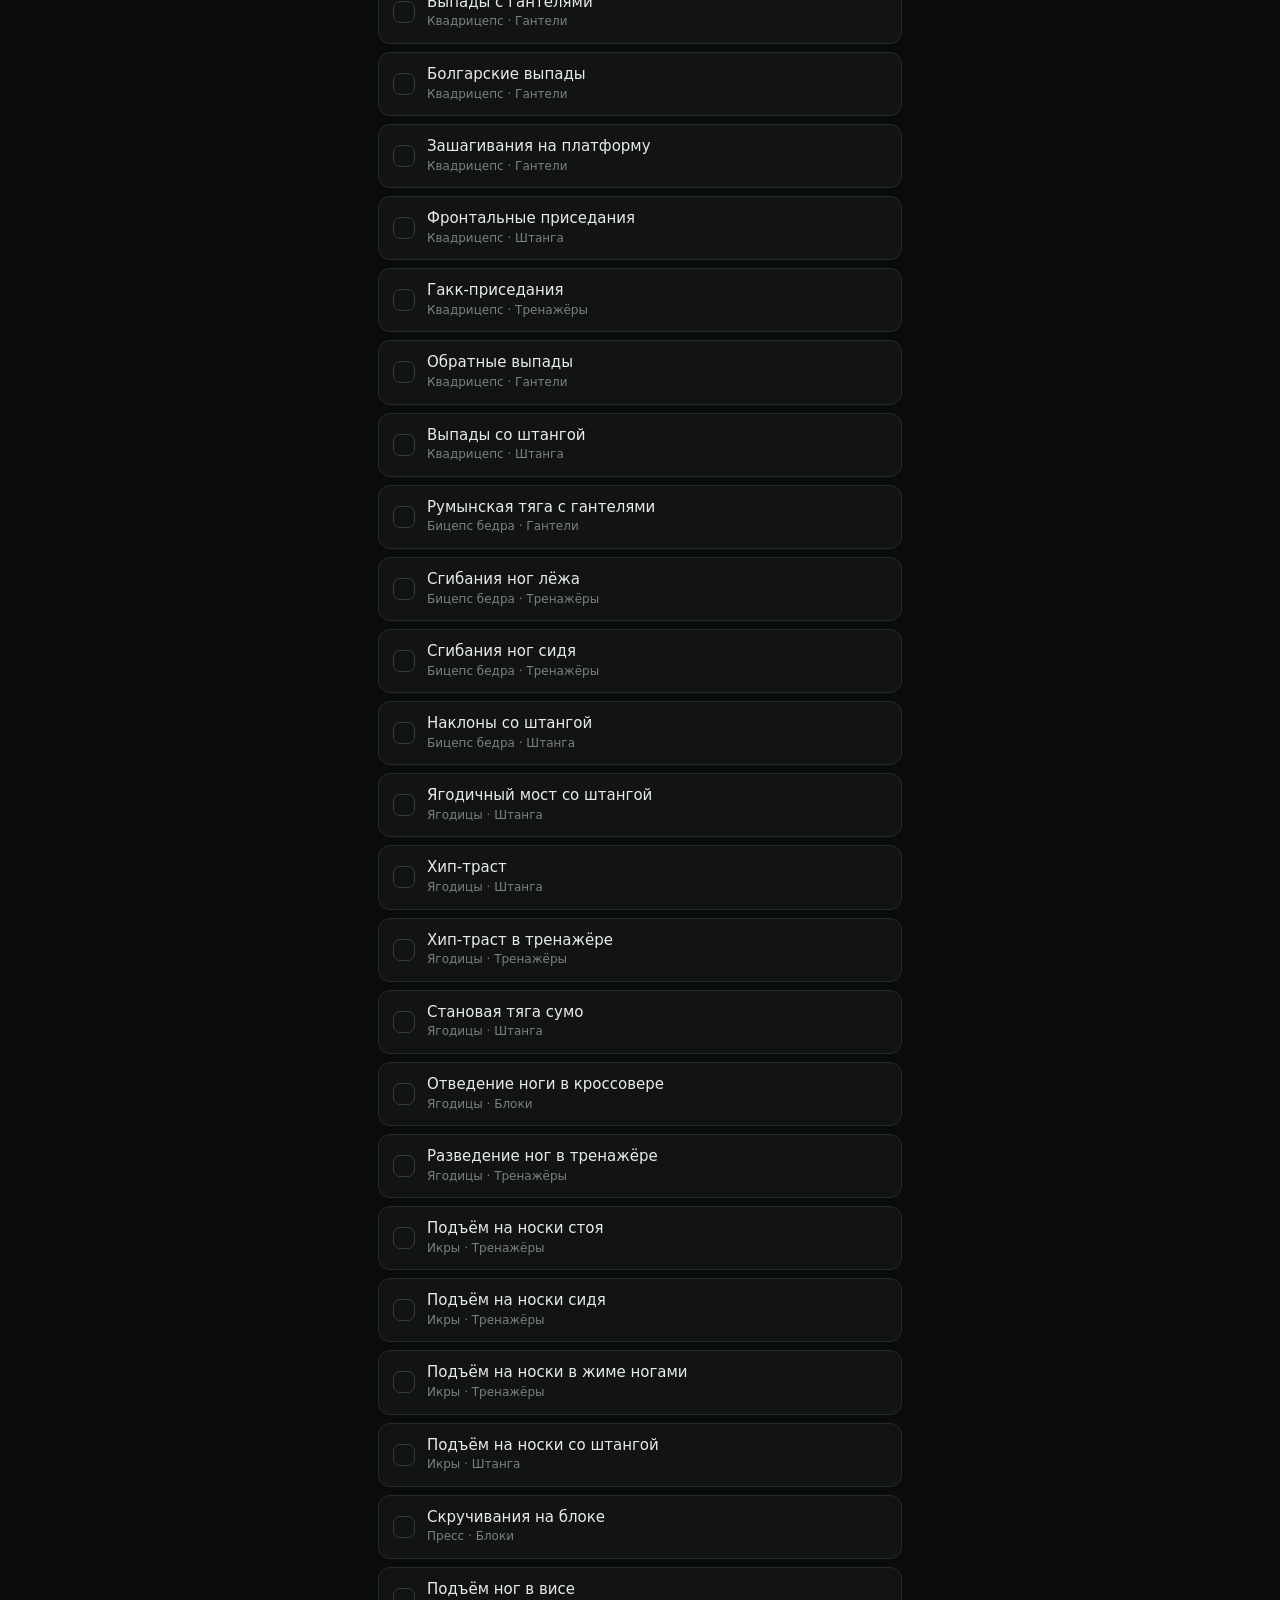
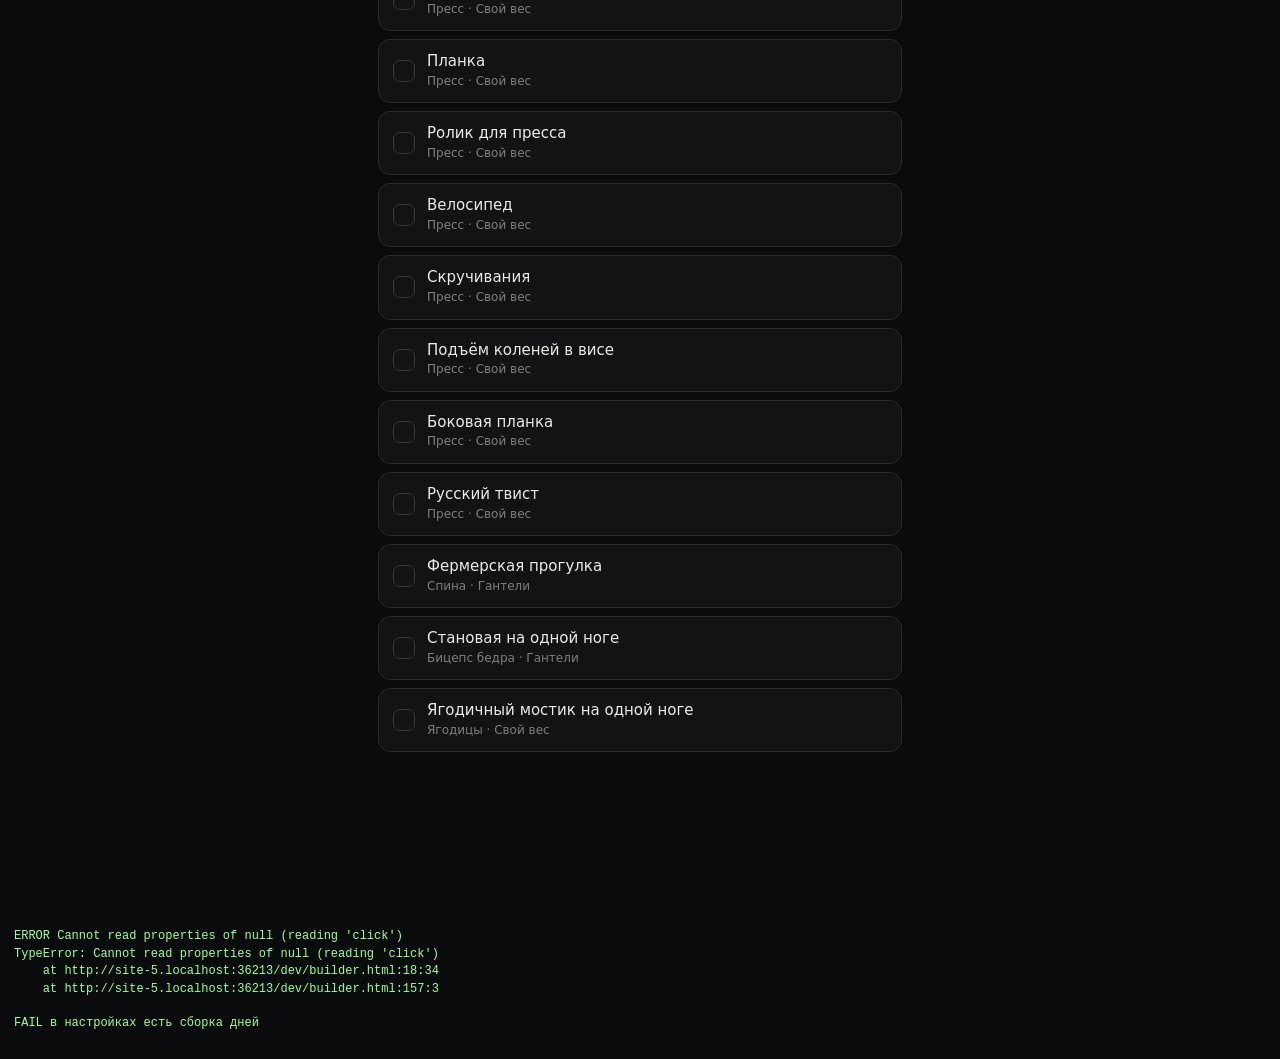
==== commit 84196358: "Программа по методике: объём, частота, RIR и разгрузка" ====
--- a/dev/builder.html
+++ b/dev/builder.html
@@ -104,7 +104,7 @@
     q('[data-act="setMode"][data-v="auto"]').click();
     ck('режим авто', S.buildMode === 'auto');
     ck('авто пересобрал программу', S.program.mode === 'auto', S.program.mode);
-    ck('шаблонные имена', S.program.days[0].name === 'Всё тело A', S.program.days[0].name);
+    ck('шаблонные имена', S.program.days[0].name === 'Верх A', S.program.days[0].name);
     q('[data-act="builderDone"]').click();
     ck('вернулись', UI.route.name === 'settings', UI.route.name);
 
--- a/app.css
+++ b/app.css
@@ -239,6 +239,36 @@
 .note{display:flex;gap:10px;padding:12px 14px;border-radius:var(--r-sm);border:1px solid rgba(201,255,61,.25);
   background:rgba(201,255,61,.05);font-size:13px;color:var(--note);line-height:1.4;margin-bottom:16px;text-wrap:pretty}
 .note b{color:var(--acc)}
+.note-col{flex-direction:column;align-items:stretch;gap:10px}
+.note-actions{display:flex;flex-wrap:wrap;gap:8px}
+.note-actions .btn{width:auto;padding:0 18px}
+
+/* объём недели */
+.vol{margin:0 0 16px;border:1px solid var(--line);border-radius:var(--r);background:var(--s1);overflow:hidden}
+.vol summary{display:flex;align-items:center;gap:8px;padding:14px;list-style:none;cursor:pointer;touch-action:manipulation}
+.vol summary::-webkit-details-marker{display:none}
+.vol summary .eyebrow{flex:1;margin:0}
+.vol-sum{font-size:11.5px;color:var(--mut2);white-space:nowrap;font-variant-numeric:tabular-nums}
+.vol-sum.ok{color:var(--acc)}
+.vol-body{padding:0 14px 14px}
+.volrow{display:grid;grid-template-columns:84px 1fr 26px 44px;align-items:center;gap:8px;padding:6px 0;font-size:11.5px}
+.vol-n{color:var(--txt2);white-space:nowrap;overflow:hidden;text-overflow:ellipsis}
+.vol-n i{font-style:normal;color:var(--mut2);margin-left:4px;font-size:10.5px}
+.vol-bar{height:6px;border-radius:3px;background:var(--s3);overflow:hidden}
+.vol-bar i{display:block;height:100%;border-radius:3px;background:var(--acc);transition:width .25s var(--ease)}
+.volrow.low .vol-bar i{background:var(--mut2)}
+.volrow.high .vol-bar i{background:var(--dan)}
+.vol-v{text-align:right;color:var(--txt);font-variant-numeric:tabular-nums}
+.volrow.low .vol-v{color:var(--mut)}
+.volrow.high .vol-v{color:var(--dan)}
+.vol-t{text-align:right;color:var(--mut2);font-size:10.5px;font-variant-numeric:tabular-nums}
+.vol .hint{margin-top:8px}
+.hint.flat{margin-top:0}
+@media (max-width:359px){
+  .volrow{grid-template-columns:68px 1fr 24px 38px;gap:6px}
+  .vol-body{padding:0 10px 12px}
+  .vol summary{padding:12px 10px}
+}
 
 /* session */
 .sess-top{display:flex;align-items:center;gap:10px;height:56px}
@@ -246,6 +276,7 @@
 .sess-name{font-size:15px;margin-top:2px}
 .sess-time{margin-left:auto;font-size:14px;color:var(--mut)}
 .sess-prog{padding-bottom:12px}
+.sess-hint{font-size:11px;color:var(--mut2);margin-top:8px;line-height:1.35}
 .track{height:4px;border-radius:2px;background:var(--line);overflow:hidden}
 .fill{height:100%;background:var(--acc);border-radius:2px;transition:width .3s var(--ease)}
 
@@ -367,6 +398,10 @@
 .srow .n{flex:1;font-size:15px}
 .srow .v{font-size:13px;color:var(--mut2)}
 .srow svg{width:16px;height:16px;color:var(--mut2);flex:0 0 auto}
+.met{padding:11px 0;border-top:1px solid var(--line)}
+.met:first-child{border-top:0}
+.met b{display:block;font-size:13.5px;font-weight:600}
+.met span{display:block;font-size:12.5px;color:var(--mut2);margin-top:2px;line-height:1.4;text-wrap:pretty}
 .sect{margin-top:26px}
 .sect>.eyebrow{margin-bottom:10px;display:block}
 .sect-h{display:flex;align-items:baseline;justify-content:space-between;gap:12px;margin-bottom:10px}
